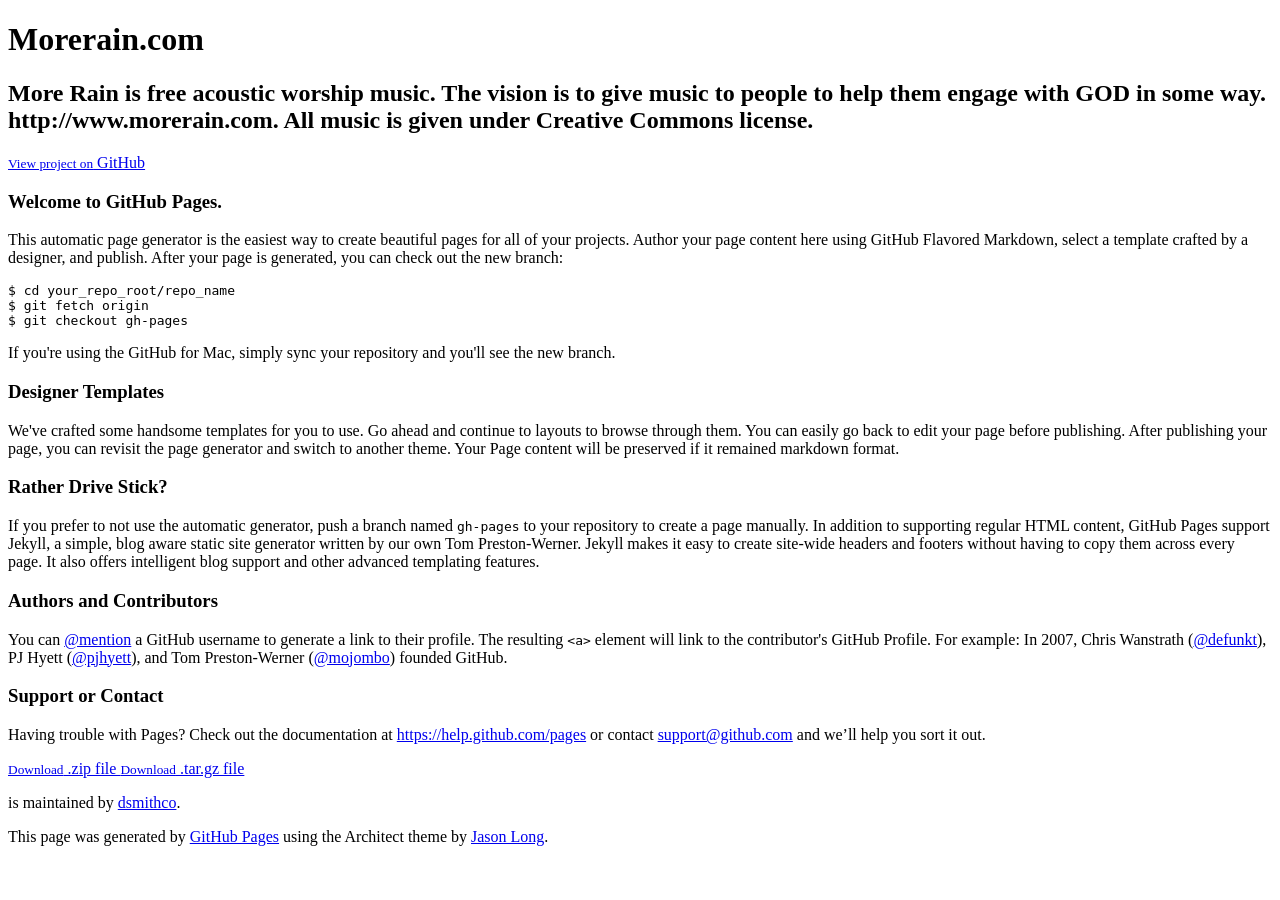
==== index.html @ a35de411 "Create gh-pages branch via GitHub" ====
<!DOCTYPE html>
<html>
  <head>
    <meta charset='utf-8'>
    <meta http-equiv="X-UA-Compatible" content="chrome=1">
    <meta name="viewport" content="width=device-width, initial-scale=1, maximum-scale=1">
    <link href='https://fonts.googleapis.com/css?family=Architects+Daughter' rel='stylesheet' type='text/css'>
    <link rel="stylesheet" type="text/css" href="stylesheets/stylesheet.css" media="screen">
    <link rel="stylesheet" type="text/css" href="stylesheets/pygment_trac.css" media="screen">
    <link rel="stylesheet" type="text/css" href="stylesheets/print.css" media="print">

    <!--[if lt IE 9]>
    <script src="//html5shiv.googlecode.com/svn/trunk/html5.js"></script>
    <![endif]-->

    <title>Morerain.com by dsmithco</title>
  </head>

  <body>
    <header>
      <div class="inner">
        <h1>Morerain.com</h1>
        <h2>More Rain is free acoustic worship music. The vision is to give music to people to help them engage with GOD in some way. http://www.morerain.com. All music is given under Creative Commons license.</h2>
        <a href="https://github.com/dsmithco/morerain.com" class="button"><small>View project on</small> GitHub</a>
      </div>
    </header>

    <div id="content-wrapper">
      <div class="inner clearfix">
        <section id="main-content">
          <h3>
<a id="welcome-to-github-pages" class="anchor" href="#welcome-to-github-pages" aria-hidden="true"><span class="octicon octicon-link"></span></a>Welcome to GitHub Pages.</h3>

<p>This automatic page generator is the easiest way to create beautiful pages for all of your projects. Author your page content here using GitHub Flavored Markdown, select a template crafted by a designer, and publish. After your page is generated, you can check out the new branch:</p>

<pre><code>$ cd your_repo_root/repo_name
$ git fetch origin
$ git checkout gh-pages
</code></pre>

<p>If you're using the GitHub for Mac, simply sync your repository and you'll see the new branch.</p>

<h3>
<a id="designer-templates" class="anchor" href="#designer-templates" aria-hidden="true"><span class="octicon octicon-link"></span></a>Designer Templates</h3>

<p>We've crafted some handsome templates for you to use. Go ahead and continue to layouts to browse through them. You can easily go back to edit your page before publishing. After publishing your page, you can revisit the page generator and switch to another theme. Your Page content will be preserved if it remained markdown format.</p>

<h3>
<a id="rather-drive-stick" class="anchor" href="#rather-drive-stick" aria-hidden="true"><span class="octicon octicon-link"></span></a>Rather Drive Stick?</h3>

<p>If you prefer to not use the automatic generator, push a branch named <code>gh-pages</code> to your repository to create a page manually. In addition to supporting regular HTML content, GitHub Pages support Jekyll, a simple, blog aware static site generator written by our own Tom Preston-Werner. Jekyll makes it easy to create site-wide headers and footers without having to copy them across every page. It also offers intelligent blog support and other advanced templating features.</p>

<h3>
<a id="authors-and-contributors" class="anchor" href="#authors-and-contributors" aria-hidden="true"><span class="octicon octicon-link"></span></a>Authors and Contributors</h3>

<p>You can <a href="https://github.com/blog/821" class="user-mention">@mention</a> a GitHub username to generate a link to their profile. The resulting <code>&lt;a&gt;</code> element will link to the contributor's GitHub Profile. For example: In 2007, Chris Wanstrath (<a href="https://github.com/defunkt" class="user-mention">@defunkt</a>), PJ Hyett (<a href="https://github.com/pjhyett" class="user-mention">@pjhyett</a>), and Tom Preston-Werner (<a href="https://github.com/mojombo" class="user-mention">@mojombo</a>) founded GitHub.</p>

<h3>
<a id="support-or-contact" class="anchor" href="#support-or-contact" aria-hidden="true"><span class="octicon octicon-link"></span></a>Support or Contact</h3>

<p>Having trouble with Pages? Check out the documentation at <a href="https://help.github.com/pages">https://help.github.com/pages</a> or contact <a href="mailto:support@github.com">support@github.com</a> and we’ll help you sort it out.</p>
        </section>

        <aside id="sidebar">
          <a href="https://github.com/dsmithco/morerain.com/zipball/master" class="button">
            <small>Download</small>
            .zip file
          </a>
          <a href="https://github.com/dsmithco/morerain.com/tarball/master" class="button">
            <small>Download</small>
            .tar.gz file
          </a>

          <p class="repo-owner"><a href="https://github.com/dsmithco/morerain.com"></a> is maintained by <a href="https://github.com/dsmithco">dsmithco</a>.</p>

          <p>This page was generated by <a href="https://pages.github.com">GitHub Pages</a> using the Architect theme by <a href="https://twitter.com/jasonlong">Jason Long</a>.</p>
        </aside>
      </div>
    </div>

  
  </body>
</html>
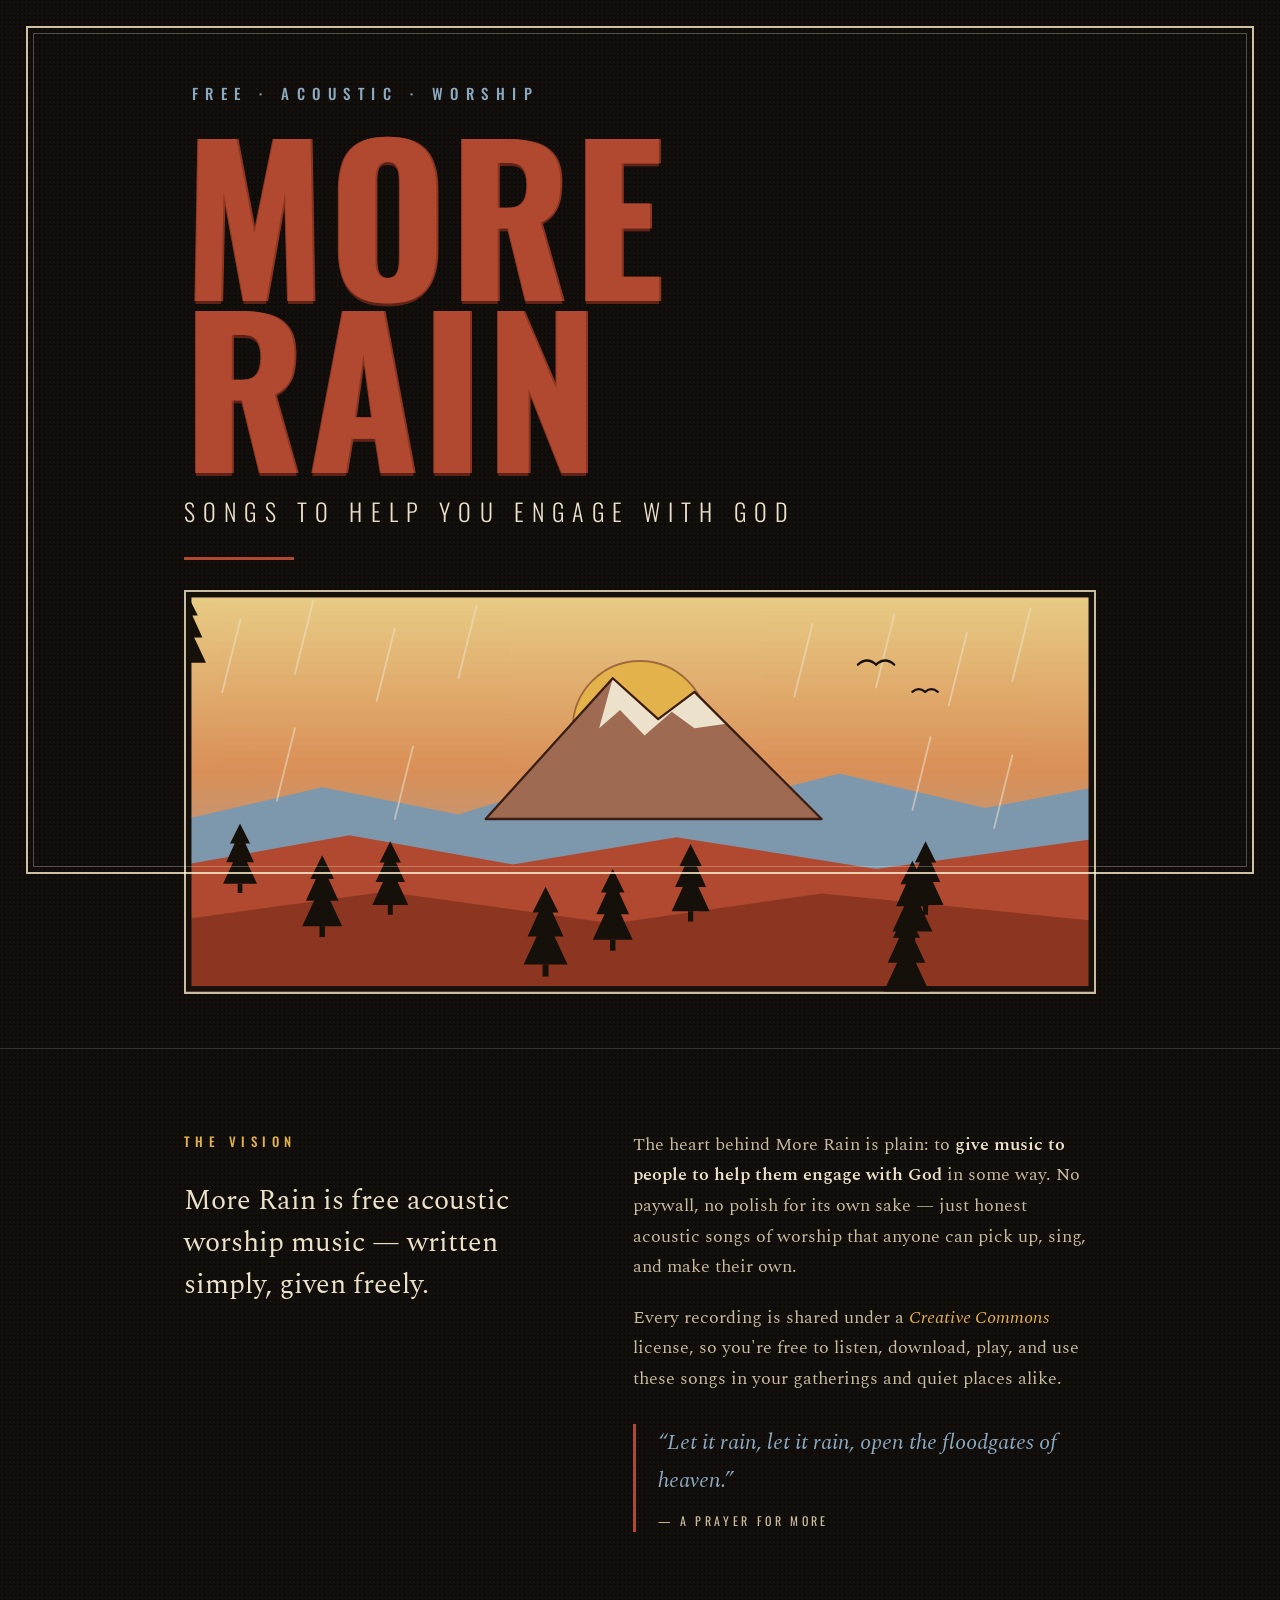
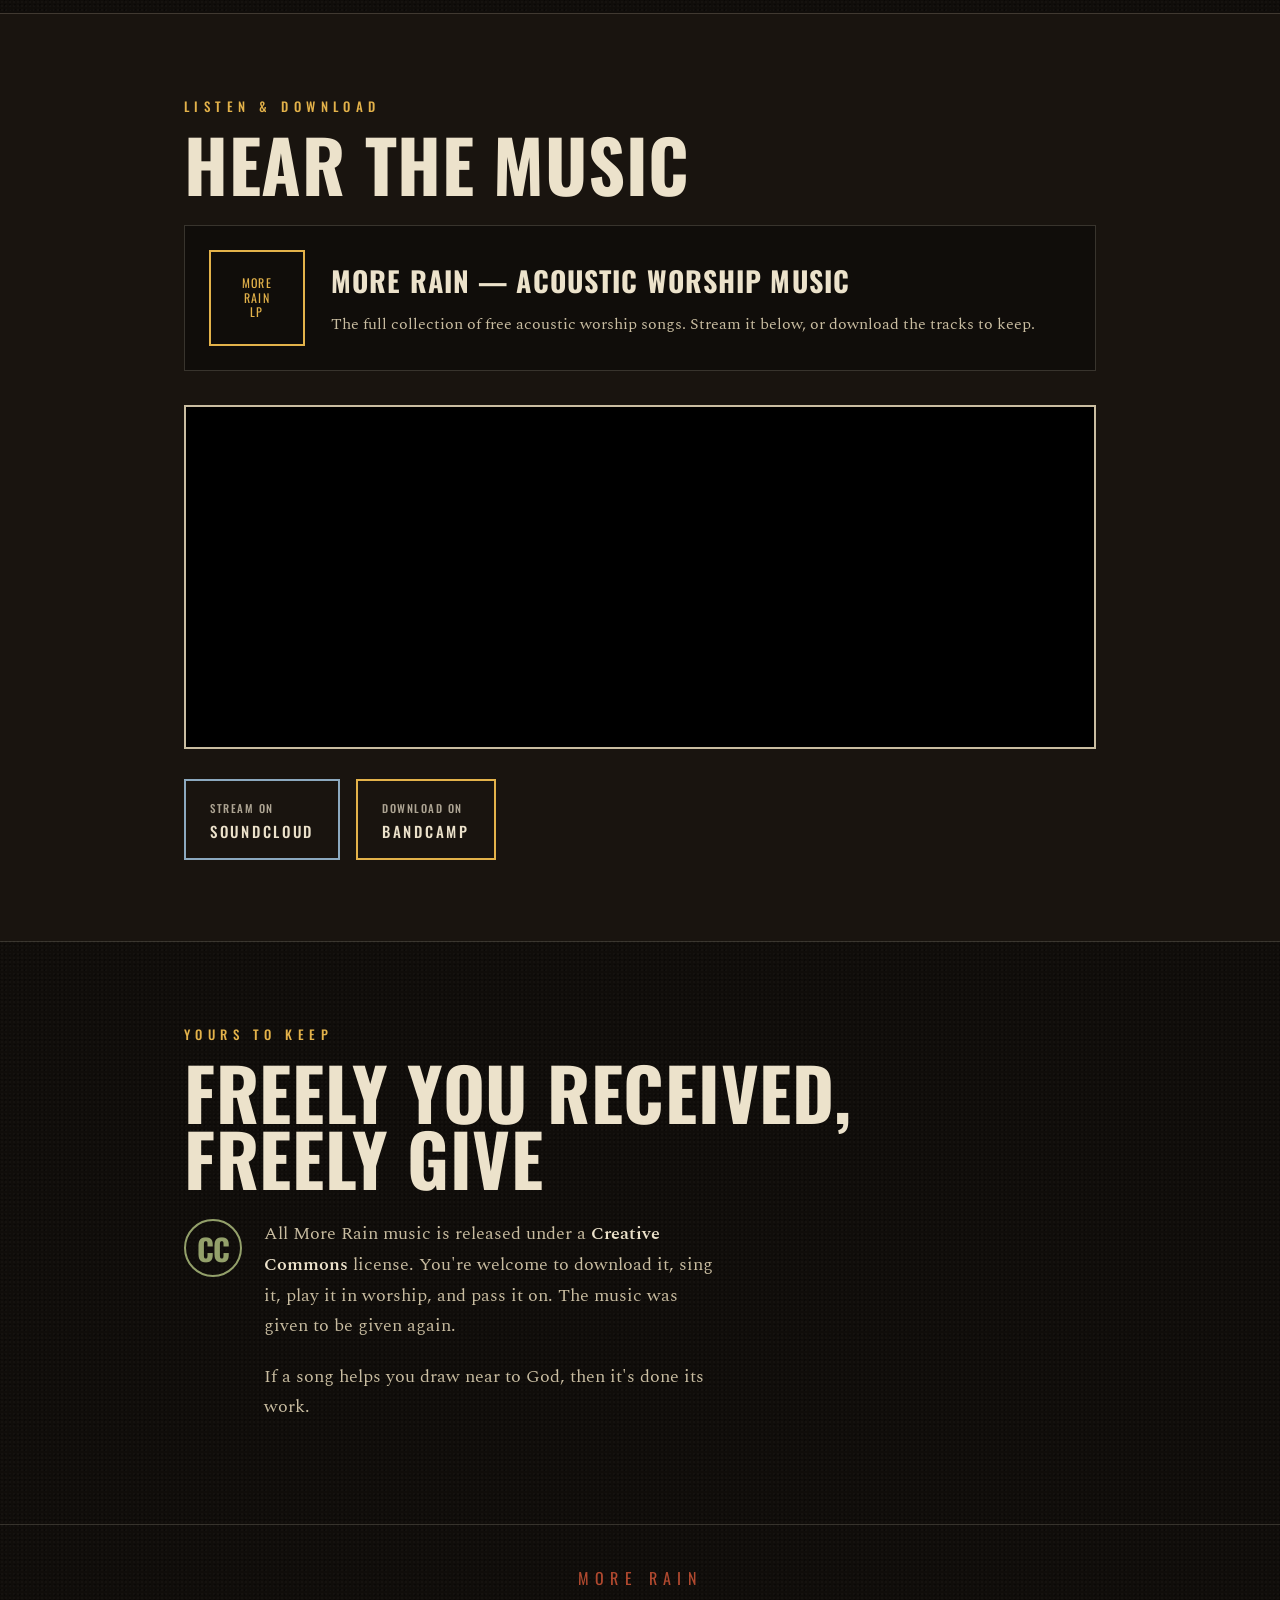
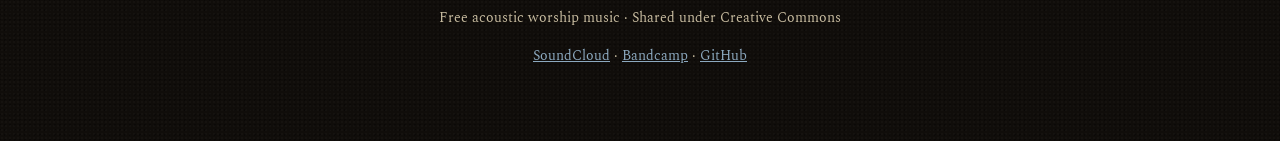
==== commit 455661ac: "Redesign site as poster-style landing for More Rain music Rebuild the homepage as a single-page site" ====
--- a/index.html
+++ b/index.html
@@ -1,83 +1,215 @@
 <!DOCTYPE html>
-<html>
+<html lang="en">
   <head>
-    <meta charset='utf-8'>
-    <meta http-equiv="X-UA-Compatible" content="chrome=1">
-    <meta name="viewport" content="width=device-width, initial-scale=1, maximum-scale=1">
-    <link href='https://fonts.googleapis.com/css?family=Architects+Daughter' rel='stylesheet' type='text/css'>
-    <link rel="stylesheet" type="text/css" href="stylesheets/stylesheet.css" media="screen">
-    <link rel="stylesheet" type="text/css" href="stylesheets/pygment_trac.css" media="screen">
-    <link rel="stylesheet" type="text/css" href="stylesheets/print.css" media="print">
-
-    <!--[if lt IE 9]>
-    <script src="//html5shiv.googlecode.com/svn/trunk/html5.js"></script>
-    <![endif]-->
-
-    <title>Morerain.com by dsmithco</title>
+    <meta charset="utf-8">
+    <meta http-equiv="X-UA-Compatible" content="IE=edge">
+    <meta name="viewport" content="width=device-width, initial-scale=1">
+
+    <title>More Rain — Free Acoustic Worship Music</title>
+    <meta name="description" content="More Rain is free acoustic worship music. The vision is to give music to people to help them engage with God. All music is shared under a Creative Commons license.">
+    <meta name="theme-color" content="#100d0a">
+
+    <!-- Open Graph -->
+    <meta property="og:type" content="website">
+    <meta property="og:title" content="More Rain — Free Acoustic Worship Music">
+    <meta property="og:description" content="Free acoustic worship music, given to help people engage with God. Shared under Creative Commons.">
+    <meta property="og:url" content="https://www.morerain.com">
+
+    <link rel="preconnect" href="https://fonts.googleapis.com">
+    <link rel="preconnect" href="https://fonts.gstatic.com" crossorigin>
+    <link href="https://fonts.googleapis.com/css2?family=Oswald:wght@300;400;500;700&family=Spectral:ital,wght@0,400;0,500;1,400;1,500&display=swap" rel="stylesheet">
+    <link rel="stylesheet" href="stylesheets/morerain.css">
+
+    <link rel="icon" href="data:image/svg+xml,&lt;svg xmlns='http://www.w3.org/2000/svg' viewBox='0 0 32 32'&gt;&lt;rect width='32' height='32' fill='%23100d0a'/&gt;&lt;text x='16' y='23' font-size='20' text-anchor='middle' fill='%23b0492f' font-family='Arial' font-weight='bold'&gt;R&lt;/text&gt;&lt;/svg&gt;">
   </head>
 
   <body>
-    <header>
-      <div class="inner">
-        <h1>Morerain.com</h1>
-        <h2>More Rain is free acoustic worship music. The vision is to give music to people to help them engage with GOD in some way. http://www.morerain.com. All music is given under Creative Commons license.</h2>
-        <a href="https://github.com/dsmithco/morerain.com" class="button"><small>View project on</small> GitHub</a>
+    <div class="frame" aria-hidden="true"></div>
+
+    <!-- ============================ HERO ===================== -->
+    <header class="hero">
+      <div class="wrap">
+        <p class="kicker">Free&nbsp;·&nbsp;Acoustic&nbsp;·&nbsp;Worship</p>
+        <h1 class="title">More<span class="line2">Rain</span></h1>
+        <p class="subtitle">Songs to help you engage with God</p>
+        <hr class="rule">
+
+        <!-- hand-pressed woodblock scene -->
+        <svg class="scene" viewBox="0 0 1000 440" role="img"
+             aria-label="A woodblock-style landscape of rain falling over a snow-capped mountain and pine forest at dusk.">
+          <defs>
+            <linearGradient id="sky" x1="0" y1="0" x2="0" y2="1">
+              <stop offset="0"   stop-color="#e8cd86"/>
+              <stop offset="0.45" stop-color="#d98f57"/>
+              <stop offset="1"   stop-color="#8ca9bf"/>
+            </linearGradient>
+            <clipPath id="box"><rect x="0" y="0" width="1000" height="440"/></clipPath>
+          </defs>
+
+          <g clip-path="url(#box)">
+            <rect width="1000" height="440" fill="url(#sky)"/>
+
+            <!-- sun -->
+            <circle cx="500" cy="150" r="74" fill="#e3b24a"/>
+            <circle cx="500" cy="150" r="74" fill="none" stroke="#5e2316" stroke-width="2" opacity="0.5"/>
+
+            <!-- far ridge -->
+            <path d="M0 250 L150 215 L300 245 L430 205 L560 240 L720 200 L880 238 L1000 215 L1000 440 L0 440 Z"
+                  fill="#7d97ad"/>
+
+            <!-- snow-capped peak (Shasta) -->
+            <path d="M330 250 L470 95 L520 140 L560 110 L700 250 Z" fill="#9e6b52"/>
+            <path d="M470 95 L520 140 L560 110 L595 145 L560 150 L535 132 L505 158 L478 130 L455 150 Z"
+                  fill="#ece2cb"/>
+            <path d="M330 250 L470 95 L520 140 L560 110 L700 250 Z"
+                  fill="none" stroke="#3a1c12" stroke-width="2.5" stroke-linejoin="round"/>
+
+            <!-- mid hill, rust -->
+            <path d="M0 300 L180 268 L360 300 L540 270 L760 305 L1000 272 L1000 440 L0 440 Z"
+                  fill="#b0492f"/>
+            <!-- foreground hill, deep rust -->
+            <path d="M0 360 L220 330 L470 365 L700 332 L1000 362 L1000 440 L0 440 Z"
+                  fill="#8c3622"/>
+
+            <!-- pine forest silhouettes -->
+            <g fill="#16100b">
+              <g id="pine">
+                <path d="M0 0 L13 26 L7 26 L18 50 L9 50 L22 78 L-22 78 L-9 50 L-18 50 L-7 26 L-13 26 Z"/>
+                <rect x="-3" y="78" width="6" height="12"/>
+              </g>
+              <use href="#pine" x="70"  y="300" transform="scale(0.85)"/>
+              <use href="#pine" x="150" y="290"/>
+              <use href="#pine" x="250" y="305" transform="scale(0.9)"/>
+              <use href="#pine" x="360" y="295" transform="scale(1.1)"/>
+              <use href="#pine" x="470" y="305"/>
+              <use href="#pine" x="585" y="292" transform="scale(0.95)"/>
+              <use href="#pine" x="690" y="305" transform="scale(1.15)"/>
+              <use href="#pine" x="800" y="296"/>
+              <use href="#pine" x="905" y="305" transform="scale(0.9)"/>
+              <use href="#pine" x="980" y="300" transform="scale(1.05)"/>
+            </g>
+
+            <!-- rain -->
+            <g stroke="#ece2cb" stroke-width="2" opacity="0.55" stroke-linecap="round">
+              <path d="M60 30 L40 110"/>   <path d="M140 10 L120 90"/>
+              <path d="M230 40 L210 120"/> <path d="M320 15 L300 95"/>
+              <path d="M780 25 L760 105"/> <path d="M860 45 L840 125"/>
+              <path d="M930 18 L910 98"/>  <path d="M690 35 L670 115"/>
+              <path d="M120 150 L100 230"/><path d="M250 170 L230 250"/>
+              <path d="M820 160 L800 240"/><path d="M910 180 L890 260"/>
+            </g>
+
+            <!-- birds -->
+            <g stroke="#16100b" stroke-width="2.5" fill="none" stroke-linecap="round">
+              <path d="M740 80 q10 -9 20 0 q10 -9 20 0"/>
+              <path d="M800 110 q7 -6 14 0 q7 -6 14 0"/>
+            </g>
+
+            <!-- inked border -->
+            <rect x="3" y="3" width="994" height="434" fill="none" stroke="#16100b" stroke-width="6"/>
+          </g>
+        </svg>
       </div>
     </header>
 
-    <div id="content-wrapper">
-      <div class="inner clearfix">
-        <section id="main-content">
-          <h3>
-<a id="welcome-to-github-pages" class="anchor" href="#welcome-to-github-pages" aria-hidden="true"><span class="octicon octicon-link"></span></a>Welcome to GitHub Pages.</h3>
-
-<p>This automatic page generator is the easiest way to create beautiful pages for all of your projects. Author your page content here using GitHub Flavored Markdown, select a template crafted by a designer, and publish. After your page is generated, you can check out the new branch:</p>
-
-<pre><code>$ cd your_repo_root/repo_name
-$ git fetch origin
-$ git checkout gh-pages
-</code></pre>
-
-<p>If you're using the GitHub for Mac, simply sync your repository and you'll see the new branch.</p>
-
-<h3>
-<a id="designer-templates" class="anchor" href="#designer-templates" aria-hidden="true"><span class="octicon octicon-link"></span></a>Designer Templates</h3>
-
-<p>We've crafted some handsome templates for you to use. Go ahead and continue to layouts to browse through them. You can easily go back to edit your page before publishing. After publishing your page, you can revisit the page generator and switch to another theme. Your Page content will be preserved if it remained markdown format.</p>
-
-<h3>
-<a id="rather-drive-stick" class="anchor" href="#rather-drive-stick" aria-hidden="true"><span class="octicon octicon-link"></span></a>Rather Drive Stick?</h3>
-
-<p>If you prefer to not use the automatic generator, push a branch named <code>gh-pages</code> to your repository to create a page manually. In addition to supporting regular HTML content, GitHub Pages support Jekyll, a simple, blog aware static site generator written by our own Tom Preston-Werner. Jekyll makes it easy to create site-wide headers and footers without having to copy them across every page. It also offers intelligent blog support and other advanced templating features.</p>
-
-<h3>
-<a id="authors-and-contributors" class="anchor" href="#authors-and-contributors" aria-hidden="true"><span class="octicon octicon-link"></span></a>Authors and Contributors</h3>
-
-<p>You can <a href="https://github.com/blog/821" class="user-mention">@mention</a> a GitHub username to generate a link to their profile. The resulting <code>&lt;a&gt;</code> element will link to the contributor's GitHub Profile. For example: In 2007, Chris Wanstrath (<a href="https://github.com/defunkt" class="user-mention">@defunkt</a>), PJ Hyett (<a href="https://github.com/pjhyett" class="user-mention">@pjhyett</a>), and Tom Preston-Werner (<a href="https://github.com/mojombo" class="user-mention">@mojombo</a>) founded GitHub.</p>
-
-<h3>
-<a id="support-or-contact" class="anchor" href="#support-or-contact" aria-hidden="true"><span class="octicon octicon-link"></span></a>Support or Contact</h3>
-
-<p>Having trouble with Pages? Check out the documentation at <a href="https://help.github.com/pages">https://help.github.com/pages</a> or contact <a href="mailto:support@github.com">support@github.com</a> and we’ll help you sort it out.</p>
-        </section>
-
-        <aside id="sidebar">
-          <a href="https://github.com/dsmithco/morerain.com/zipball/master" class="button">
-            <small>Download</small>
-            .zip file
+    <!-- ============================ VISION =================== -->
+    <section class="band" id="vision">
+      <div class="wrap cols">
+        <div class="reveal">
+          <p class="eyebrow">The Vision</p>
+          <p class="lead">More Rain is free acoustic worship music — written simply, given freely.</p>
+        </div>
+        <div class="prose reveal">
+          <p>The heart behind More Rain is plain: to <strong>give music to people to help them engage with God</strong> in some way. No paywall, no polish for its own sake — just honest acoustic songs of worship that anyone can pick up, sing, and make their own.</p>
+          <p>Every recording is shared under a <em>Creative Commons</em> license, so you're free to listen, download, play, and use these songs in your gatherings and quiet places alike.</p>
+          <blockquote class="verse">
+            “Let it rain, let it rain, open the floodgates of heaven.”
+            <cite>— A prayer for more</cite>
+          </blockquote>
+        </div>
+      </div>
+    </section>
+
+    <!-- ============================ LISTEN =================== -->
+    <section class="band band--alt" id="listen">
+      <div class="wrap">
+        <div class="reveal">
+          <p class="eyebrow">Listen &amp; Download</p>
+          <h2 class="section-title">Hear the Music</h2>
+        </div>
+
+        <div class="release reveal">
+          <div class="badge">More<br>Rain<br>LP</div>
+          <div>
+            <h3>More Rain — Acoustic Worship Music</h3>
+            <p>The full collection of free acoustic worship songs. Stream it below, or download the tracks to keep.</p>
+          </div>
+        </div>
+
+        <!-- live SoundCloud player (loads real tracks in your browser) -->
+        <div class="player reveal">
+          <iframe height="340" scrolling="no" allow="autoplay" loading="lazy"
+            title="More Rain on SoundCloud"
+            src="https://w.soundcloud.com/player/?url=https%3A//soundcloud.com/morerain&color=%23b0492f&auto_play=false&hide_related=true&show_comments=false&show_user=true&show_reposts=false&show_teaser=false&visual=false">
+          </iframe>
+        </div>
+
+        <div class="btn-row reveal">
+          <a class="btn btn--blue" href="https://soundcloud.com/morerain" target="_blank" rel="noopener">
+            <span><small>Stream on</small><br>SoundCloud</span>
           </a>
-          <a href="https://github.com/dsmithco/morerain.com/tarball/master" class="button">
-            <small>Download</small>
-            .tar.gz file
+          <a class="btn btn--gold" href="https://morerain.bandcamp.com/album/more-rain-acoustic-worship-music" target="_blank" rel="noopener">
+            <span><small>Download on</small><br>Bandcamp</span>
           </a>
-
-          <p class="repo-owner"><a href="https://github.com/dsmithco/morerain.com"></a> is maintained by <a href="https://github.com/dsmithco">dsmithco</a>.</p>
-
-          <p>This page was generated by <a href="https://pages.github.com">GitHub Pages</a> using the Architect theme by <a href="https://twitter.com/jasonlong">Jason Long</a>.</p>
-        </aside>
-      </div>
-    </div>
-
-  
+        </div>
+      </div>
+    </section>
+
+    <!-- ============================ FREE / CC =============== -->
+    <section class="band" id="free">
+      <div class="wrap">
+        <div class="reveal">
+          <p class="eyebrow">Yours to Keep</p>
+          <h2 class="section-title">Freely You Received,<br>Freely Give</h2>
+        </div>
+        <div class="cc reveal">
+          <div class="mark" aria-hidden="true">CC</div>
+          <div class="prose">
+            <p>All More Rain music is released under a <strong>Creative Commons</strong> license. You're welcome to download it, sing it, play it in worship, and pass it on. The music was given to be given again.</p>
+            <p>If a song helps you draw near to God, then it's done its work.</p>
+          </div>
+        </div>
+      </div>
+    </section>
+
+    <!-- ============================ FOOTER ================== -->
+    <footer>
+      <div class="wrap">
+        <p class="mark-title">More Rain</p>
+        <p>Free acoustic worship music · Shared under Creative Commons</p>
+        <p>
+          <a href="https://soundcloud.com/morerain" target="_blank" rel="noopener">SoundCloud</a> ·
+          <a href="https://morerain.bandcamp.com/album/more-rain-acoustic-worship-music" target="_blank" rel="noopener">Bandcamp</a> ·
+          <a href="https://github.com/dsmithco/morerain.com" target="_blank" rel="noopener">GitHub</a>
+        </p>
+      </div>
+    </footer>
+
+    <script>
+      // gentle reveal-on-scroll
+      (function () {
+        var els = document.querySelectorAll('.reveal');
+        if (!('IntersectionObserver' in window)) {
+          els.forEach(function (el) { el.classList.add('in'); });
+          return;
+        }
+        var io = new IntersectionObserver(function (entries) {
+          entries.forEach(function (e) {
+            if (e.isIntersecting) { e.target.classList.add('in'); io.unobserve(e.target); }
+          });
+        }, { threshold: 0.12 });
+        els.forEach(function (el) { io.observe(el); });
+      })();
+    </script>
   </body>
 </html>
--- a/stylesheets/morerain.css
+++ b/stylesheets/morerain.css
@@ -0,0 +1,330 @@
+/* ===========================================================
+   More Rain — free acoustic worship music
+   Art direction inspired by hand-pressed woodblock / vintage
+   national-park posters: black ground, cream frame, rust slab
+   titles, mustard + dusty-blue accents.
+   =========================================================== */
+
+:root {
+  --ink:        #100d0a;   /* near-black ground            */
+  --ink-2:      #19140f;   /* panel ground                 */
+  --rust:       #b0492f;   /* terracotta / rust red        */
+  --rust-deep:  #8c3622;   /* darker rust                  */
+  --cream:      #ece2cb;   /* parchment text               */
+  --cream-dim:  #c9bda1;   /* muted parchment              */
+  --gold:       #e3b24a;   /* mustard gold                 */
+  --blue:       #8ca9bf;   /* dusty sky blue               */
+  --sage:       #93a06a;   /* muted sage green             */
+  --line:       rgba(236,226,203,0.18);
+
+  --display: "Oswald", "Arial Narrow", sans-serif;
+  --body:    "Spectral", Georgia, "Times New Roman", serif;
+
+  --frame: clamp(10px, 2.2vw, 26px);
+}
+
+* { box-sizing: border-box; }
+
+html { scroll-behavior: smooth; }
+
+body {
+  margin: 0;
+  background: var(--ink);
+  color: var(--cream);
+  font-family: var(--body);
+  font-size: 18px;
+  line-height: 1.7;
+  -webkit-font-smoothing: antialiased;
+  /* subtle pressed-paper grain */
+  background-image:
+    radial-gradient(rgba(255,255,255,0.020) 1px, transparent 1px),
+    radial-gradient(rgba(0,0,0,0.35) 1px, transparent 1px);
+  background-size: 4px 4px, 5px 5px;
+  background-position: 0 0, 2px 2px;
+}
+
+/* ---- cream frame around the whole poster ------------------ */
+.frame {
+  position: fixed;
+  inset: var(--frame);
+  border: 2px solid var(--cream-dim);
+  pointer-events: none;
+  z-index: 50;
+  mix-blend-mode: screen;
+}
+.frame::after {
+  content: "";
+  position: absolute;
+  inset: 5px;
+  border: 1px solid rgba(236,226,203,0.30);
+}
+
+.wrap {
+  max-width: 1040px;
+  margin: 0 auto;
+  padding: 0 clamp(22px, 6vw, 64px);
+}
+
+/* ============================ HERO ======================== */
+.hero {
+  position: relative;
+  padding: clamp(48px, 9vh, 110px) 0 clamp(30px, 6vh, 64px);
+  overflow: hidden;
+}
+
+.kicker {
+  font-family: var(--display);
+  text-transform: uppercase;
+  letter-spacing: 0.5em;
+  font-size: clamp(11px, 1.5vw, 15px);
+  font-weight: 500;
+  color: var(--blue);
+  margin: 0 0 18px;
+  padding-left: 0.5em;
+}
+
+.title {
+  font-family: var(--display);
+  font-weight: 700;
+  text-transform: uppercase;
+  letter-spacing: 0.02em;
+  line-height: 0.86;
+  margin: 0;
+  font-size: clamp(64px, 18vw, 200px);
+  color: var(--rust);
+  /* carved outline + drop, like the poster lettering */
+  text-shadow:
+     2px 0 0 var(--rust-deep),
+    -1px 0 0 var(--rust-deep),
+     0 3px 0 #5e2316,
+     0 0 1px rgba(0,0,0,0.4);
+}
+.title .line2 { color: var(--rust); display: block; }
+
+.subtitle {
+  font-family: var(--display);
+  text-transform: uppercase;
+  font-weight: 300;
+  letter-spacing: 0.34em;
+  font-size: clamp(13px, 2.4vw, 24px);
+  color: var(--cream);
+  margin: 22px 0 0;
+}
+
+.rule {
+  border: 0;
+  height: 3px;
+  background: var(--rust);
+  width: 110px;
+  margin: 26px 0;
+}
+
+/* hand-drawn linocut scene under the title */
+.scene {
+  display: block;
+  width: 100%;
+  height: auto;
+  margin: 30px 0 0;
+  border: 2px solid var(--cream-dim);
+  background: #1c1712;
+}
+
+/* ============================ SECTIONS ==================== */
+section { position: relative; }
+
+.band {
+  padding: clamp(46px, 9vh, 96px) 0;
+  border-top: 1px solid var(--line);
+}
+.band--alt { background: var(--ink-2); }
+
+.eyebrow {
+  font-family: var(--display);
+  text-transform: uppercase;
+  letter-spacing: 0.42em;
+  font-size: 13px;
+  font-weight: 500;
+  color: var(--gold);
+  margin: 0 0 14px;
+}
+
+h2.section-title {
+  font-family: var(--display);
+  font-weight: 700;
+  text-transform: uppercase;
+  letter-spacing: 0.01em;
+  line-height: 0.92;
+  font-size: clamp(34px, 6vw, 72px);
+  color: var(--cream);
+  margin: 0 0 28px;
+}
+
+.lead {
+  font-size: clamp(20px, 2.6vw, 28px);
+  line-height: 1.5;
+  color: var(--cream);
+  max-width: 26ch;
+}
+
+.prose {
+  max-width: 60ch;
+  color: var(--cream-dim);
+}
+.prose p { margin: 0 0 1.1em; }
+.prose strong { color: var(--cream); font-weight: 600; }
+.prose em { color: var(--gold); font-style: italic; }
+
+.verse {
+  font-style: italic;
+  color: var(--blue);
+  border-left: 3px solid var(--rust);
+  padding-left: 22px;
+  margin: 30px 0 0;
+  font-size: clamp(18px, 2.2vw, 22px);
+  max-width: 44ch;
+}
+.verse cite {
+  display: block;
+  font-style: normal;
+  font-family: var(--display);
+  text-transform: uppercase;
+  letter-spacing: 0.28em;
+  font-size: 12px;
+  color: var(--cream-dim);
+  margin-top: 12px;
+}
+
+/* two-column grid for vision */
+.cols {
+  display: grid;
+  grid-template-columns: minmax(0, 0.9fr) minmax(0, 1.1fr);
+  gap: clamp(28px, 6vw, 70px);
+  align-items: start;
+}
+@media (max-width: 760px) {
+  .cols { grid-template-columns: 1fr; gap: 28px; }
+  .lead { max-width: none; }
+}
+
+/* ============================ LISTEN ===================== */
+.player {
+  border: 2px solid var(--cream-dim);
+  margin: 6px 0 30px;
+  background: #000;
+  line-height: 0;
+}
+.player iframe { display: block; width: 100%; border: 0; }
+
+.btn-row {
+  display: flex;
+  flex-wrap: wrap;
+  gap: 16px;
+  margin-top: 8px;
+}
+
+.btn {
+  font-family: var(--display);
+  text-transform: uppercase;
+  letter-spacing: 0.18em;
+  font-weight: 500;
+  font-size: 15px;
+  text-decoration: none;
+  color: var(--cream);
+  border: 2px solid var(--rust);
+  padding: 13px 24px;
+  background: transparent;
+  transition: background .18s ease, color .18s ease, transform .18s ease;
+  display: inline-flex;
+  align-items: center;
+  gap: 10px;
+}
+.btn:hover { background: var(--rust); color: var(--ink); transform: translateY(-2px); }
+.btn--gold { border-color: var(--gold); }
+.btn--gold:hover { background: var(--gold); }
+.btn--blue { border-color: var(--blue); }
+.btn--blue:hover { background: var(--blue); }
+.btn small { font-size: 11px; opacity: 0.7; letter-spacing: 0.14em; }
+
+/* release card */
+.release {
+  display: flex;
+  gap: 26px;
+  align-items: center;
+  border: 1px solid var(--line);
+  padding: 24px;
+  margin-bottom: 34px;
+  background: var(--ink);
+}
+.release .badge {
+  flex: 0 0 auto;
+  width: 96px; height: 96px;
+  border: 2px solid var(--gold);
+  display: grid; place-items: center;
+  color: var(--gold);
+  font-family: var(--display);
+  text-transform: uppercase;
+  letter-spacing: 0.1em;
+  font-size: 12px;
+  text-align: center;
+  line-height: 1.2;
+}
+.release h3 {
+  font-family: var(--display);
+  text-transform: uppercase;
+  letter-spacing: 0.04em;
+  font-size: clamp(20px, 3vw, 28px);
+  margin: 0 0 6px;
+  color: var(--cream);
+}
+.release p { margin: 0; color: var(--cream-dim); font-size: 16px; }
+@media (max-width: 560px) {
+  .release { flex-direction: column; align-items: flex-start; text-align: left; }
+}
+
+/* ============================ CC / FOOTER ================ */
+.cc {
+  display: flex;
+  gap: 22px;
+  align-items: flex-start;
+  max-width: 60ch;
+}
+.cc .mark {
+  font-family: var(--display);
+  font-weight: 700;
+  font-size: 30px;
+  color: var(--sage);
+  border: 2px solid var(--sage);
+  border-radius: 50%;
+  width: 58px; height: 58px;
+  flex: 0 0 auto;
+  display: grid; place-items: center;
+  letter-spacing: -0.04em;
+}
+
+footer {
+  border-top: 1px solid var(--line);
+  padding: 40px 0 60px;
+  text-align: center;
+  color: var(--cream-dim);
+  font-size: 14px;
+}
+footer .mark-title {
+  font-family: var(--display);
+  text-transform: uppercase;
+  letter-spacing: 0.4em;
+  color: var(--rust);
+  font-size: 16px;
+  margin: 0 0 10px;
+}
+footer a { color: var(--blue); }
+
+a { color: var(--gold); }
+a:hover { color: var(--cream); }
+
+/* reveal-on-scroll */
+.reveal { opacity: 0; transform: translateY(22px); transition: opacity .7s ease, transform .7s ease; }
+.reveal.in { opacity: 1; transform: none; }
+@media (prefers-reduced-motion: reduce) {
+  .reveal { opacity: 1; transform: none; transition: none; }
+  html { scroll-behavior: auto; }
+}
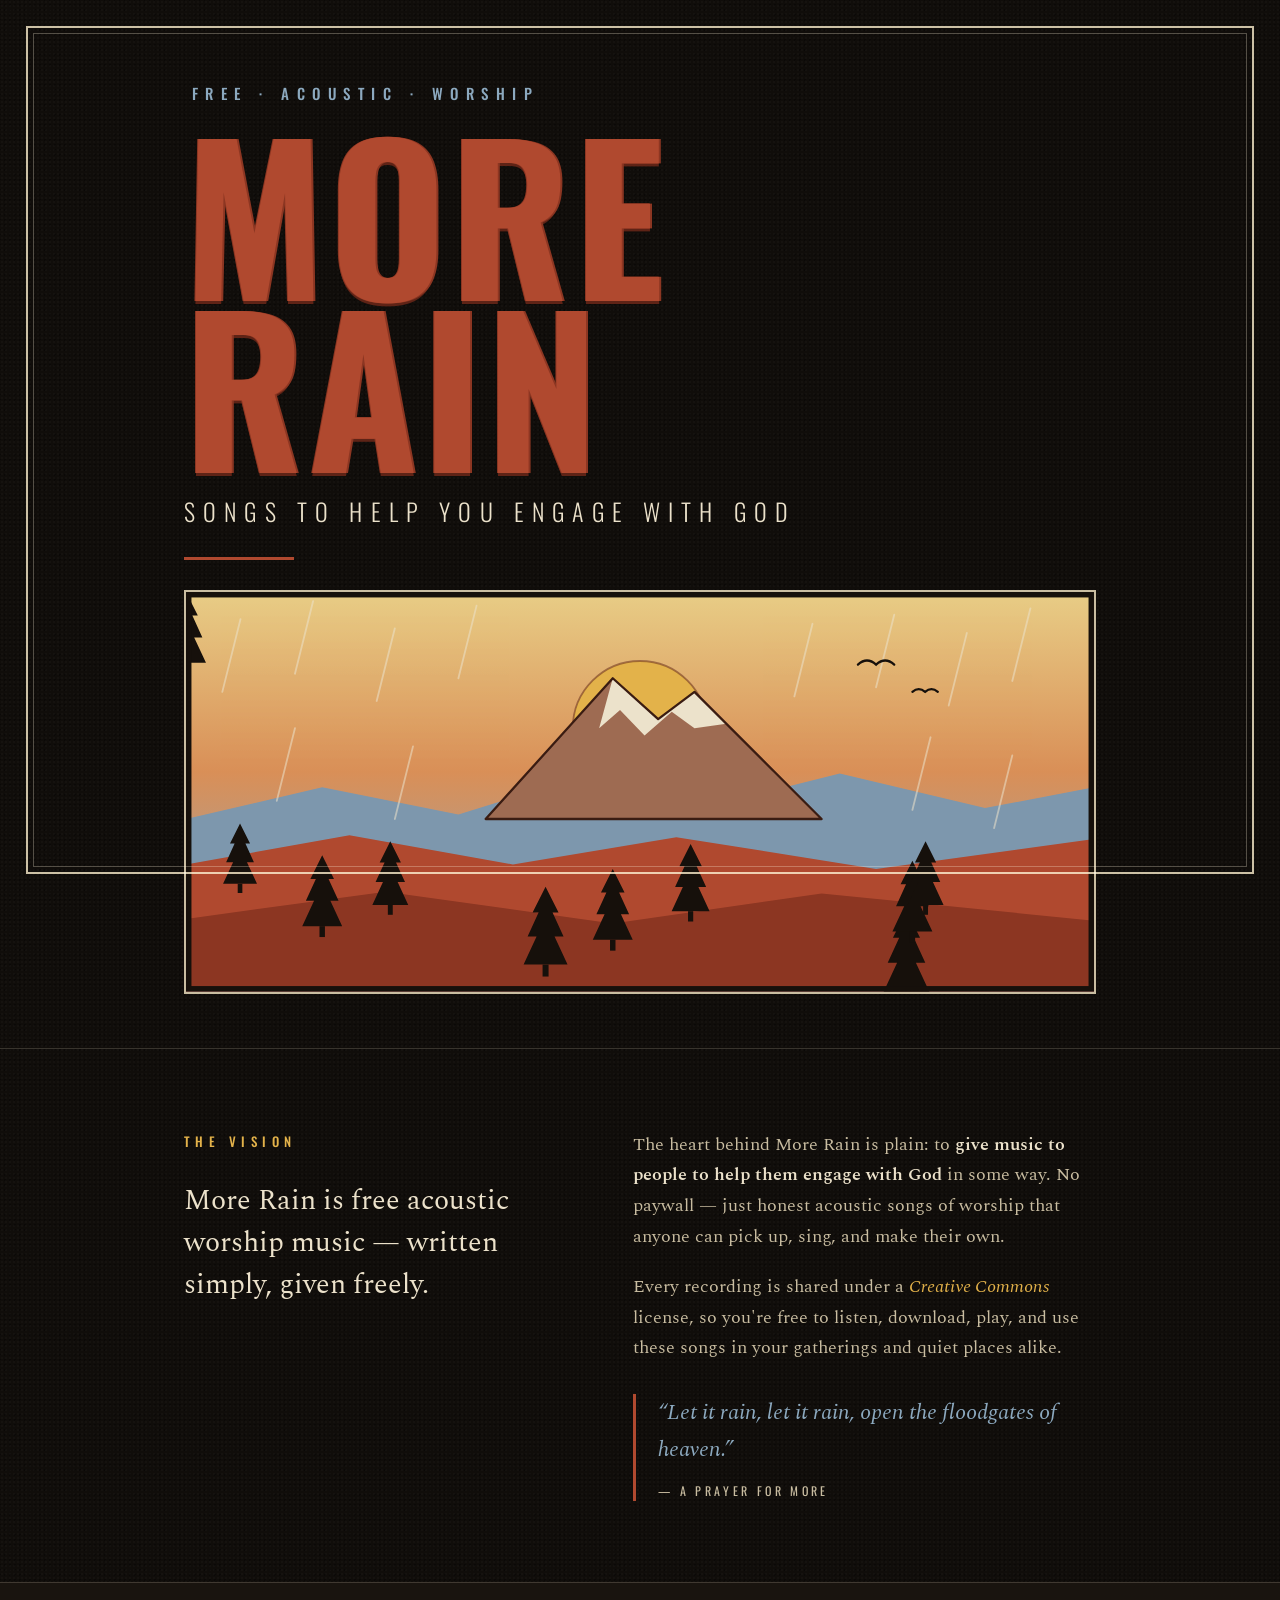
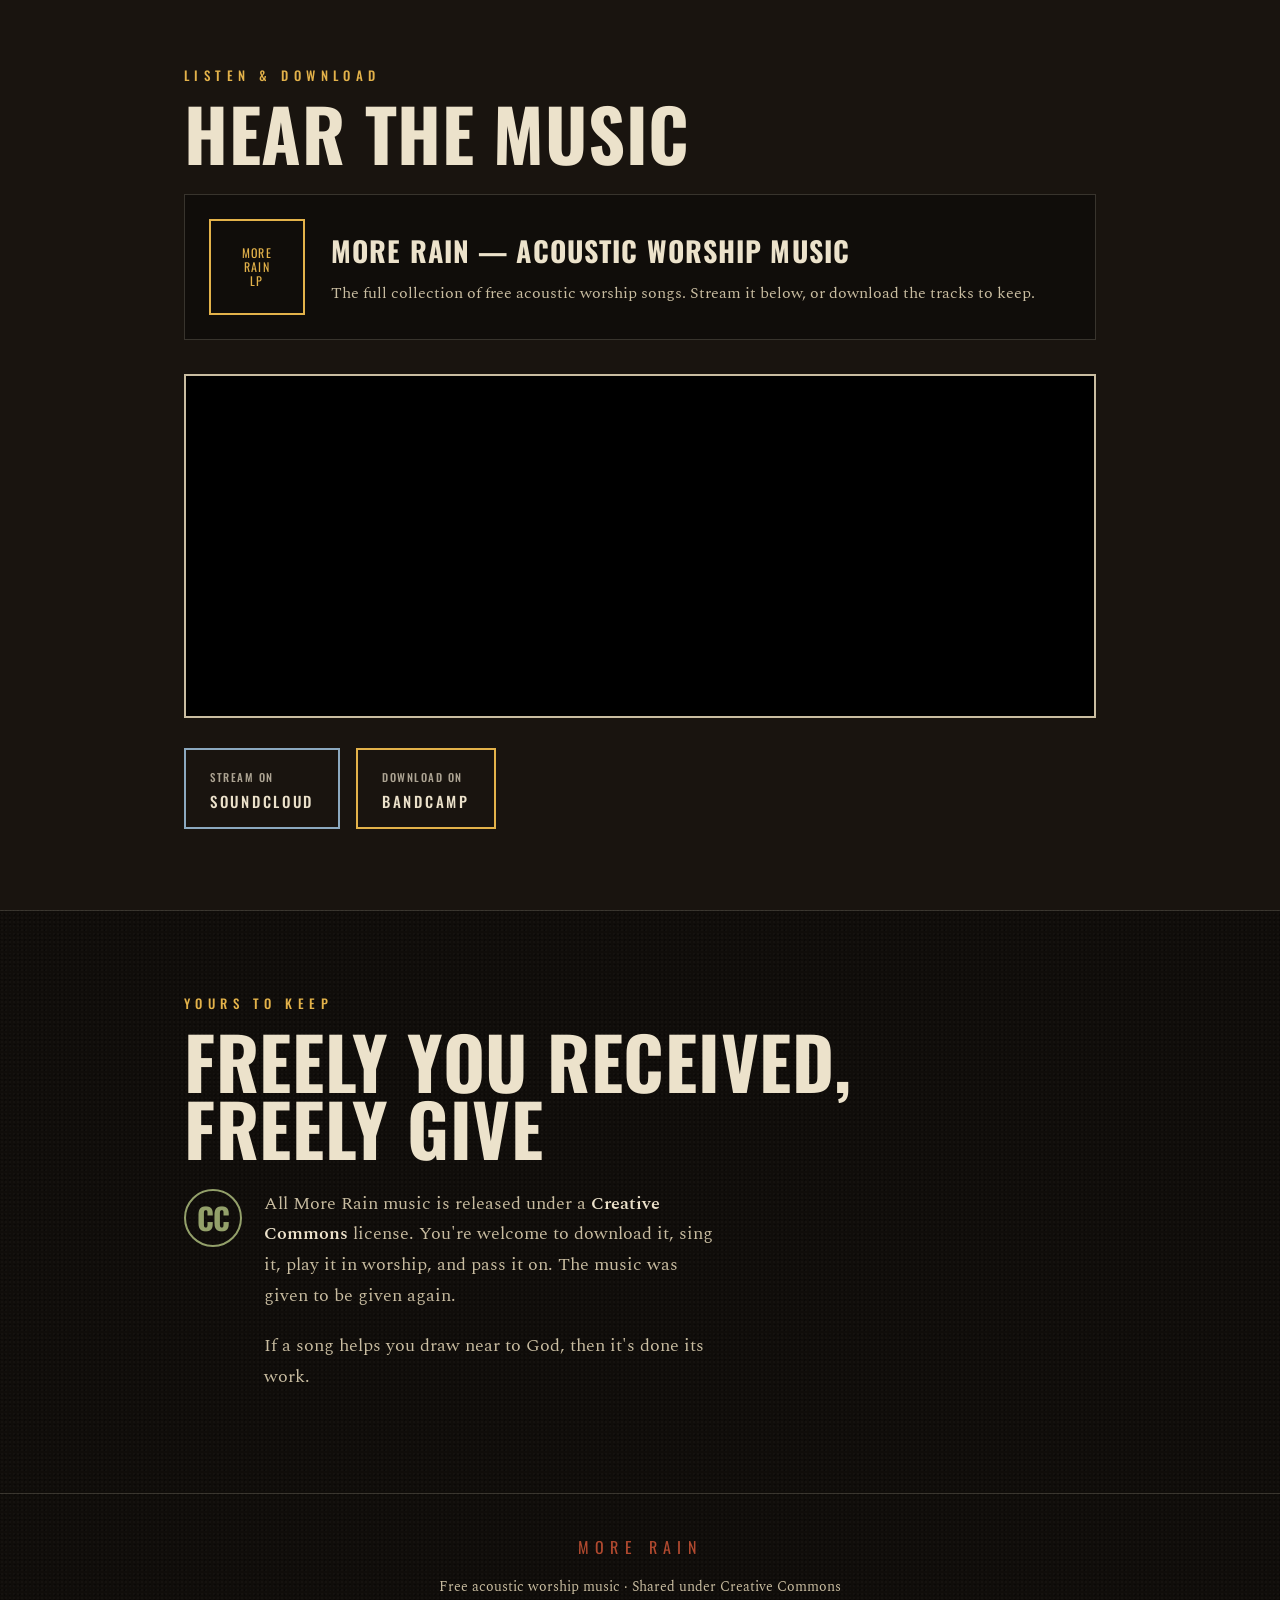
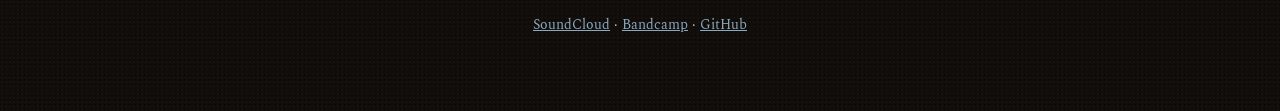
==== commit 79cf8bff: "Remove "no polish for its own sake" from vision copy Co-Authored-By: Claude Opus 4.8 <noreply@anthro" ====
--- a/index.html
+++ b/index.html
@@ -120,7 +120,7 @@
           <p class="lead">More Rain is free acoustic worship music — written simply, given freely.</p>
         </div>
         <div class="prose reveal">
-          <p>The heart behind More Rain is plain: to <strong>give music to people to help them engage with God</strong> in some way. No paywall, no polish for its own sake — just honest acoustic songs of worship that anyone can pick up, sing, and make their own.</p>
+          <p>The heart behind More Rain is plain: to <strong>give music to people to help them engage with God</strong> in some way. No paywall — just honest acoustic songs of worship that anyone can pick up, sing, and make their own.</p>
           <p>Every recording is shared under a <em>Creative Commons</em> license, so you're free to listen, download, play, and use these songs in your gatherings and quiet places alike.</p>
           <blockquote class="verse">
             “Let it rain, let it rain, open the floodgates of heaven.”
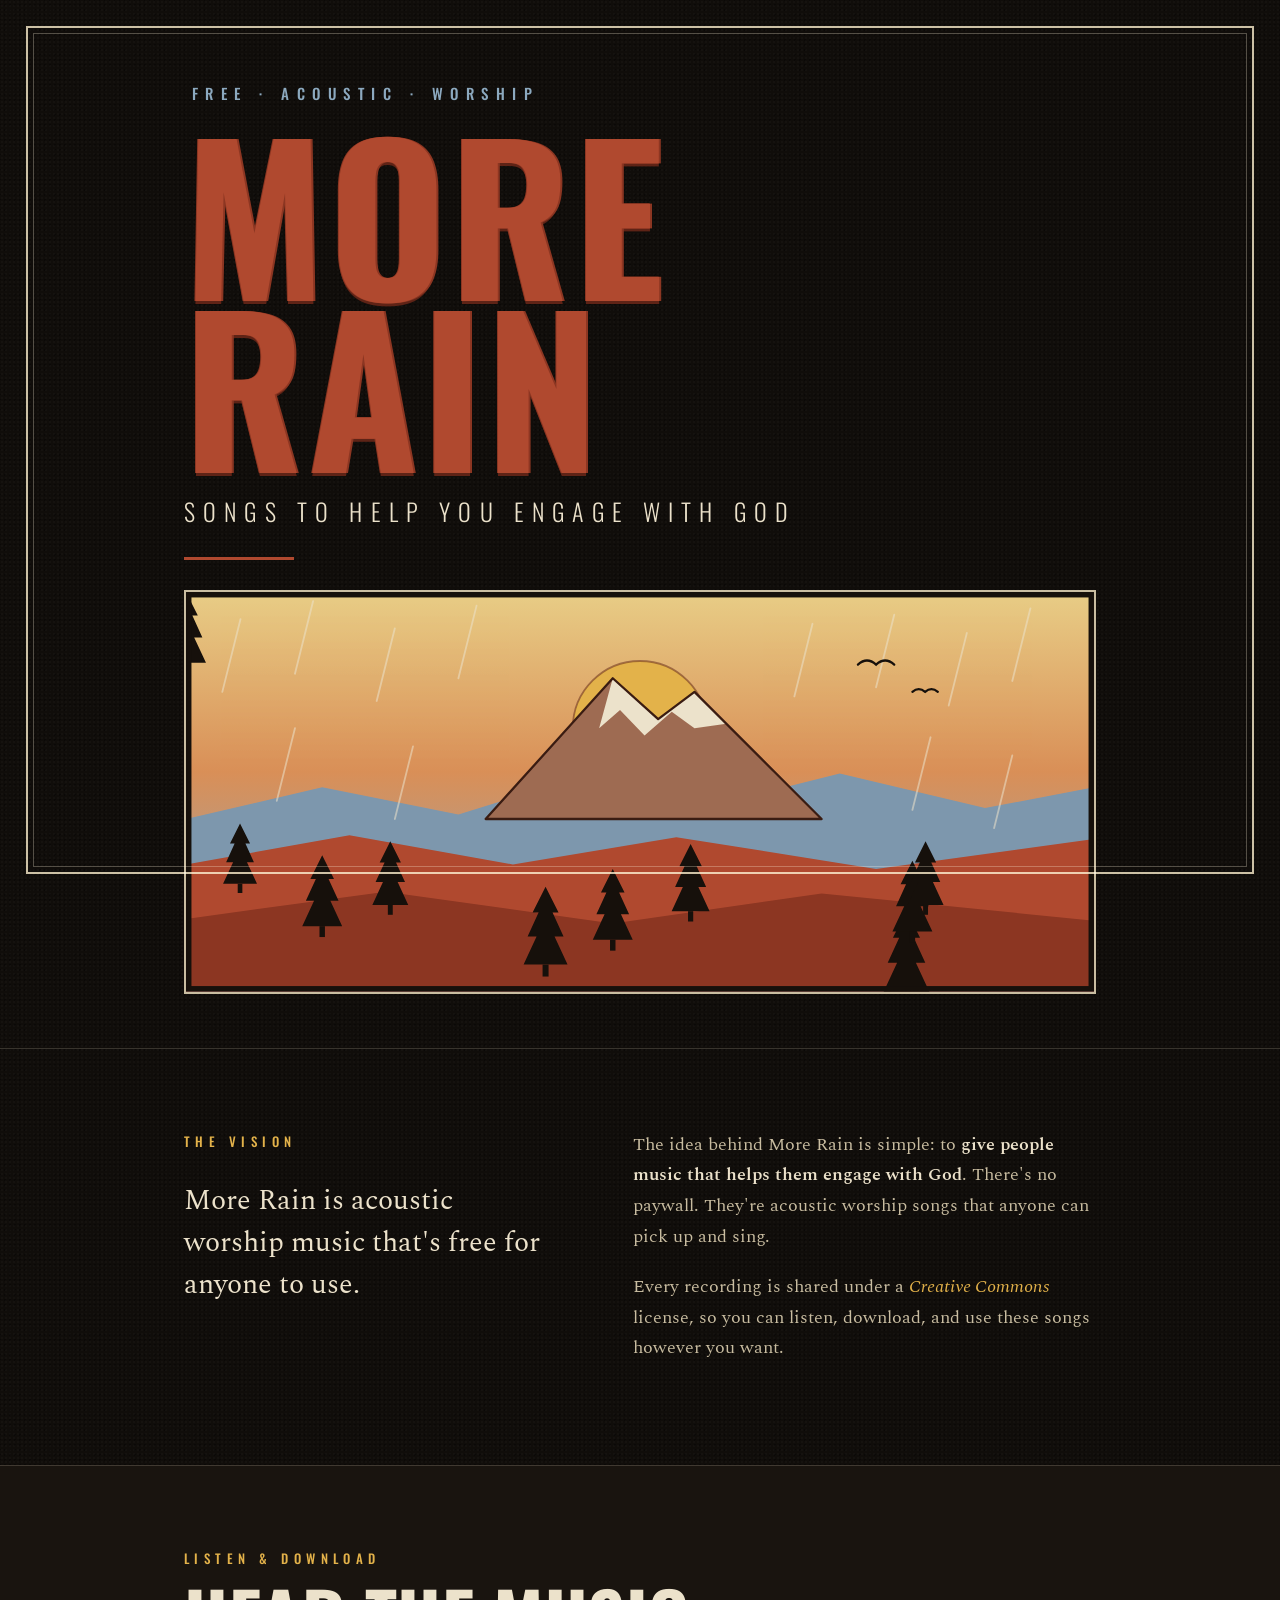
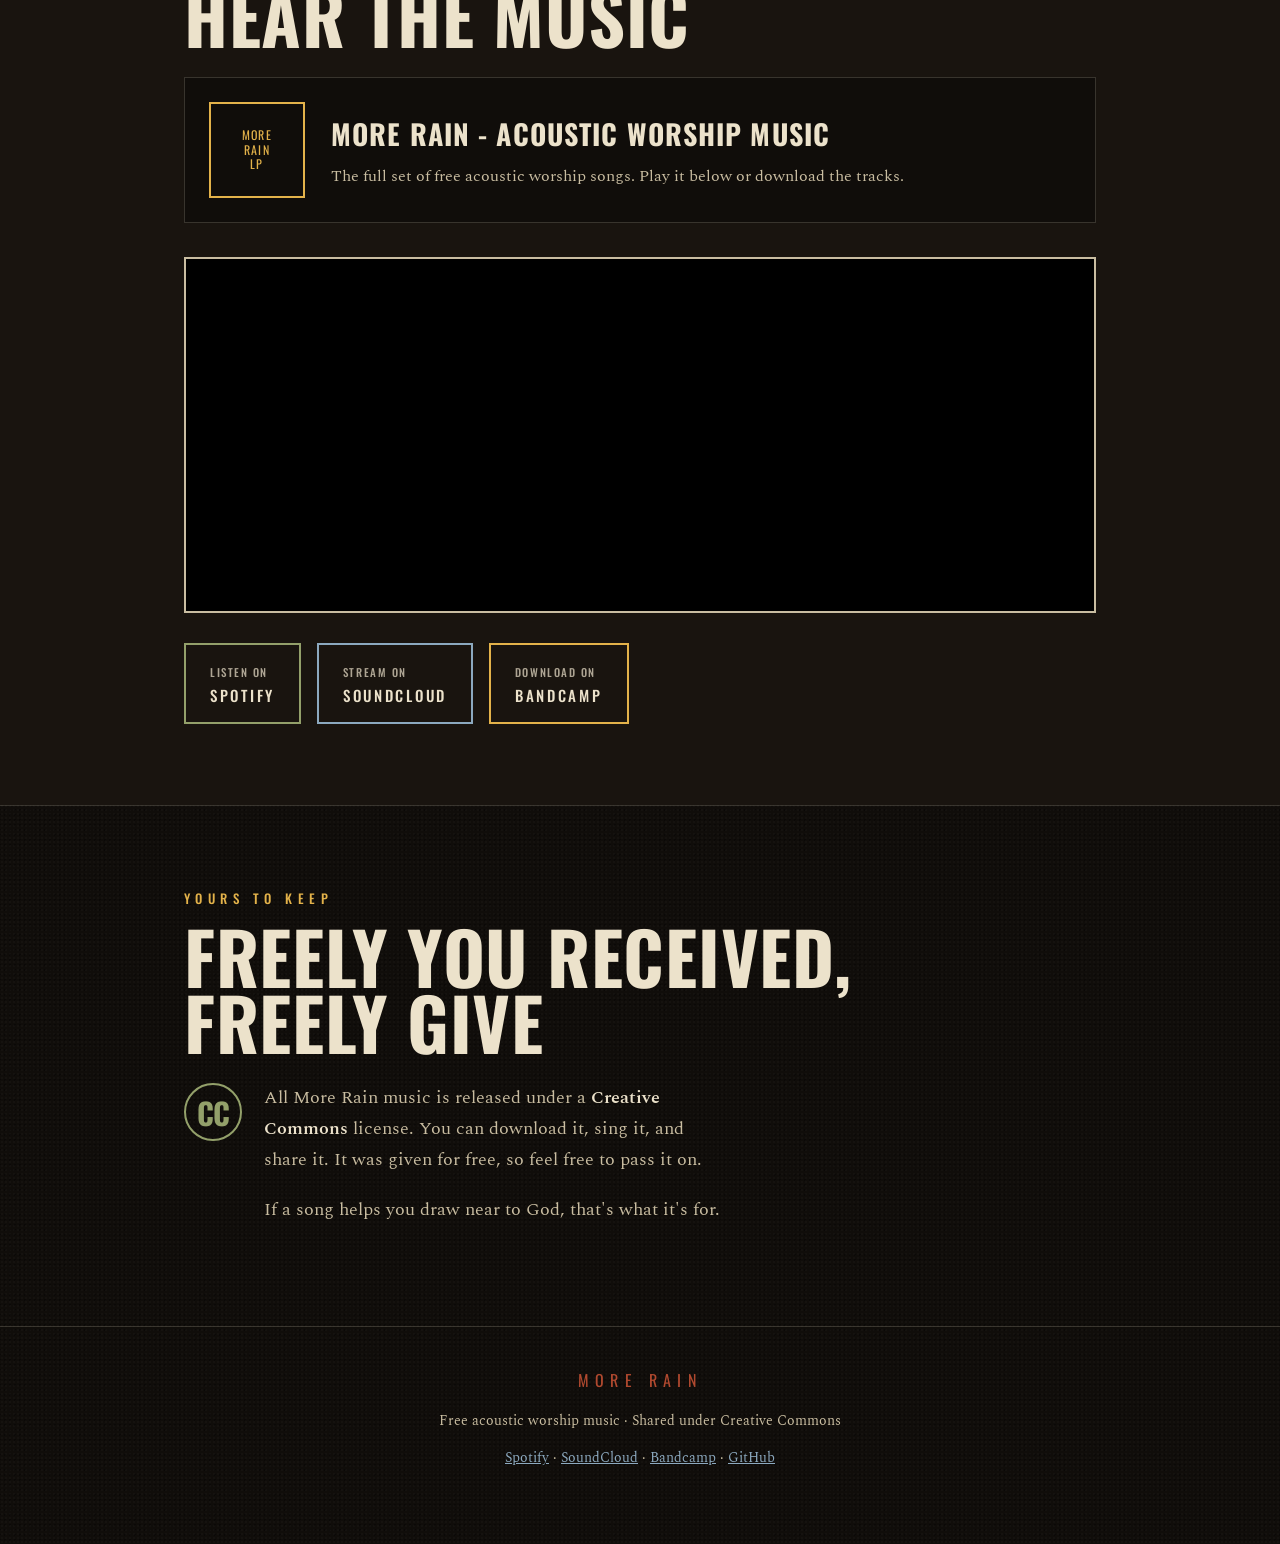
==== commit 1feea21d: "Swap player to Spotify, clean up copy - Embed the Spotify artist player; keep SoundCloud and Bandcam" ====
--- a/index.html
+++ b/index.html
@@ -5,13 +5,13 @@
     <meta http-equiv="X-UA-Compatible" content="IE=edge">
     <meta name="viewport" content="width=device-width, initial-scale=1">
 
-    <title>More Rain — Free Acoustic Worship Music</title>
+    <title>More Rain | Free Acoustic Worship Music</title>
     <meta name="description" content="More Rain is free acoustic worship music. The vision is to give music to people to help them engage with God. All music is shared under a Creative Commons license.">
     <meta name="theme-color" content="#100d0a">
 
     <!-- Open Graph -->
     <meta property="og:type" content="website">
-    <meta property="og:title" content="More Rain — Free Acoustic Worship Music">
+    <meta property="og:title" content="More Rain | Free Acoustic Worship Music">
     <meta property="og:description" content="Free acoustic worship music, given to help people engage with God. Shared under Creative Commons.">
     <meta property="og:url" content="https://www.morerain.com">
 
@@ -117,15 +117,11 @@
       <div class="wrap cols">
         <div class="reveal">
           <p class="eyebrow">The Vision</p>
-          <p class="lead">More Rain is free acoustic worship music — written simply, given freely.</p>
+          <p class="lead">More Rain is acoustic worship music that's free for anyone to use.</p>
         </div>
         <div class="prose reveal">
-          <p>The heart behind More Rain is plain: to <strong>give music to people to help them engage with God</strong> in some way. No paywall — just honest acoustic songs of worship that anyone can pick up, sing, and make their own.</p>
-          <p>Every recording is shared under a <em>Creative Commons</em> license, so you're free to listen, download, play, and use these songs in your gatherings and quiet places alike.</p>
-          <blockquote class="verse">
-            “Let it rain, let it rain, open the floodgates of heaven.”
-            <cite>— A prayer for more</cite>
-          </blockquote>
+          <p>The idea behind More Rain is simple: to <strong>give people music that helps them engage with God</strong>. There's no paywall. They're acoustic worship songs that anyone can pick up and sing.</p>
+          <p>Every recording is shared under a <em>Creative Commons</em> license, so you can listen, download, and use these songs however you want.</p>
         </div>
       </div>
     </section>
@@ -141,20 +137,24 @@
         <div class="release reveal">
           <div class="badge">More<br>Rain<br>LP</div>
           <div>
-            <h3>More Rain — Acoustic Worship Music</h3>
-            <p>The full collection of free acoustic worship songs. Stream it below, or download the tracks to keep.</p>
+            <h3>More Rain - Acoustic Worship Music</h3>
+            <p>The full set of free acoustic worship songs. Play it below or download the tracks.</p>
           </div>
         </div>
 
-        <!-- live SoundCloud player (loads real tracks in your browser) -->
+        <!-- live Spotify player (loads real tracks in your browser) -->
         <div class="player reveal">
-          <iframe height="340" scrolling="no" allow="autoplay" loading="lazy"
-            title="More Rain on SoundCloud"
-            src="https://w.soundcloud.com/player/?url=https%3A//soundcloud.com/morerain&color=%23b0492f&auto_play=false&hide_related=true&show_comments=false&show_user=true&show_reposts=false&show_teaser=false&visual=false">
+          <iframe height="352" allowfullscreen loading="lazy"
+            title="More Rain on Spotify"
+            allow="autoplay; clipboard-write; encrypted-media; fullscreen; picture-in-picture"
+            src="https://open.spotify.com/embed/artist/6fIAOtNh49o9ggr059aEEf?utm_source=generator">
           </iframe>
         </div>
 
         <div class="btn-row reveal">
+          <a class="btn btn--sage" href="https://open.spotify.com/artist/6fIAOtNh49o9ggr059aEEf" target="_blank" rel="noopener">
+            <span><small>Listen on</small><br>Spotify</span>
+          </a>
           <a class="btn btn--blue" href="https://soundcloud.com/morerain" target="_blank" rel="noopener">
             <span><small>Stream on</small><br>SoundCloud</span>
           </a>
@@ -175,8 +175,8 @@
         <div class="cc reveal">
           <div class="mark" aria-hidden="true">CC</div>
           <div class="prose">
-            <p>All More Rain music is released under a <strong>Creative Commons</strong> license. You're welcome to download it, sing it, play it in worship, and pass it on. The music was given to be given again.</p>
-            <p>If a song helps you draw near to God, then it's done its work.</p>
+            <p>All More Rain music is released under a <strong>Creative Commons</strong> license. You can download it, sing it, and share it. It was given for free, so feel free to pass it on.</p>
+            <p>If a song helps you draw near to God, that's what it's for.</p>
           </div>
         </div>
       </div>
@@ -188,6 +188,7 @@
         <p class="mark-title">More Rain</p>
         <p>Free acoustic worship music · Shared under Creative Commons</p>
         <p>
+          <a href="https://open.spotify.com/artist/6fIAOtNh49o9ggr059aEEf" target="_blank" rel="noopener">Spotify</a> ·
           <a href="https://soundcloud.com/morerain" target="_blank" rel="noopener">SoundCloud</a> ·
           <a href="https://morerain.bandcamp.com/album/more-rain-acoustic-worship-music" target="_blank" rel="noopener">Bandcamp</a> ·
           <a href="https://github.com/dsmithco/morerain.com" target="_blank" rel="noopener">GitHub</a>
--- a/stylesheets/morerain.css
+++ b/stylesheets/morerain.css
@@ -174,26 +174,6 @@
 .prose strong { color: var(--cream); font-weight: 600; }
 .prose em { color: var(--gold); font-style: italic; }
 
-.verse {
-  font-style: italic;
-  color: var(--blue);
-  border-left: 3px solid var(--rust);
-  padding-left: 22px;
-  margin: 30px 0 0;
-  font-size: clamp(18px, 2.2vw, 22px);
-  max-width: 44ch;
-}
-.verse cite {
-  display: block;
-  font-style: normal;
-  font-family: var(--display);
-  text-transform: uppercase;
-  letter-spacing: 0.28em;
-  font-size: 12px;
-  color: var(--cream-dim);
-  margin-top: 12px;
-}
-
 /* two-column grid for vision */
 .cols {
   display: grid;
@@ -243,6 +223,8 @@
 .btn--gold:hover { background: var(--gold); }
 .btn--blue { border-color: var(--blue); }
 .btn--blue:hover { background: var(--blue); }
+.btn--sage { border-color: var(--sage); }
+.btn--sage:hover { background: var(--sage); }
 .btn small { font-size: 11px; opacity: 0.7; letter-spacing: 0.14em; }
 
 /* release card */
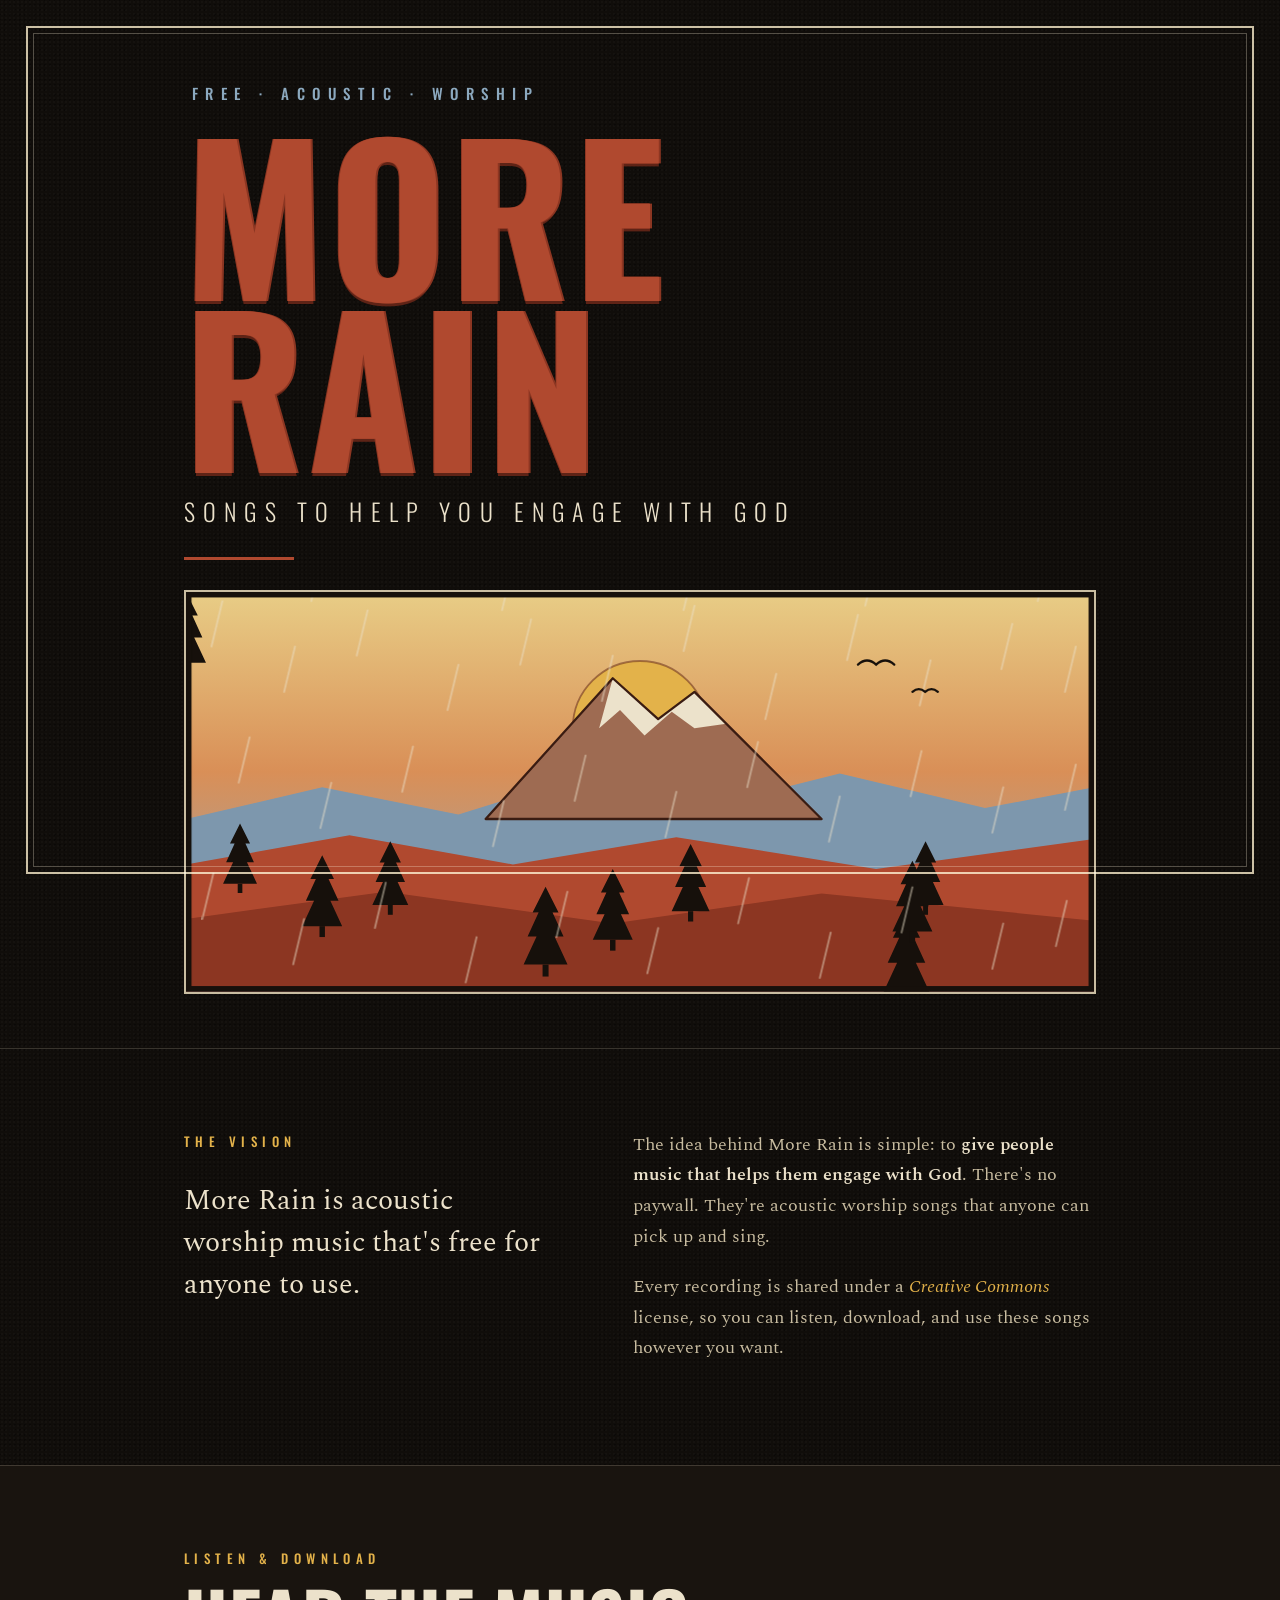
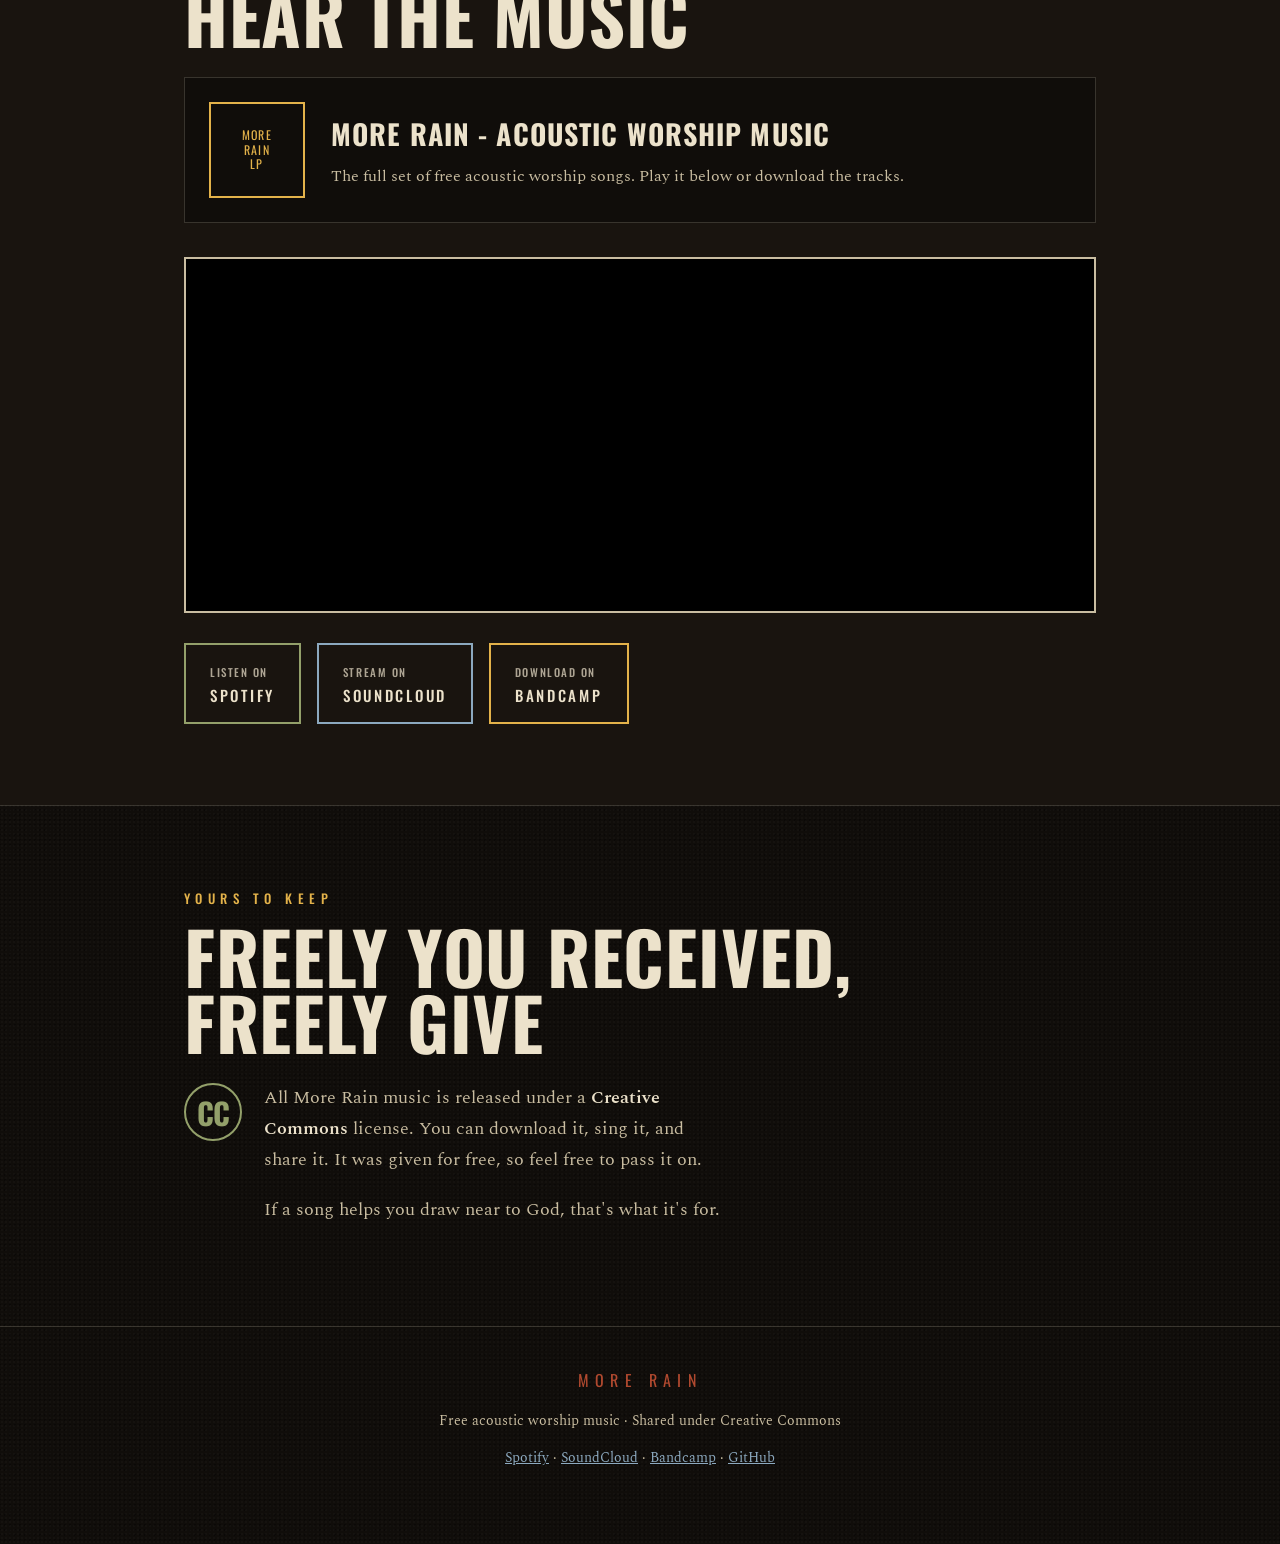
==== commit d5a1297c: "Animate the hero scene Add subtle, looping motion to the woodblock landscape: seamless falling rain " ====
--- a/index.html
+++ b/index.html
@@ -44,14 +44,36 @@
               <stop offset="1"   stop-color="#8ca9bf"/>
             </linearGradient>
             <clipPath id="box"><rect x="0" y="0" width="1000" height="440"/></clipPath>
+
+            <!-- one seamless tile of rain (550 user-units tall, repeated and scrolled) -->
+            <g id="raintile" stroke="#ece2cb" stroke-width="2" opacity="0.5" stroke-linecap="round">
+              <path d="M40 10 l-12 50"/>  <path d="M120 60 l-12 50"/>  <path d="M200 20 l-12 50"/>
+              <path d="M300 80 l-12 50"/> <path d="M380 30 l-12 50"/>  <path d="M470 70 l-12 50"/>
+              <path d="M560 15 l-12 50"/> <path d="M650 90 l-12 50"/>  <path d="M740 25 l-12 50"/>
+              <path d="M820 75 l-12 50"/> <path d="M910 35 l-12 50"/>  <path d="M980 60 l-12 50"/>
+              <path d="M70 160 l-12 50"/> <path d="M160 210 l-12 50"/> <path d="M250 170 l-12 50"/>
+              <path d="M350 230 l-12 50"/><path d="M440 180 l-12 50"/> <path d="M540 220 l-12 50"/>
+              <path d="M630 165 l-12 50"/><path d="M720 225 l-12 50"/> <path d="M810 175 l-12 50"/>
+              <path d="M900 215 l-12 50"/><path d="M980 190 l-12 50"/>
+              <path d="M30 310 l-12 50"/> <path d="M130 360 l-12 50"/> <path d="M220 320 l-12 50"/>
+              <path d="M320 380 l-12 50"/><path d="M420 330 l-12 50"/> <path d="M520 370 l-12 50"/>
+              <path d="M620 315 l-12 50"/><path d="M710 375 l-12 50"/> <path d="M800 325 l-12 50"/>
+              <path d="M900 365 l-12 50"/><path d="M970 340 l-12 50"/>
+              <path d="M60 460 l-12 50"/> <path d="M150 510 l-12 50"/> <path d="M250 470 l-12 50"/>
+              <path d="M360 520 l-12 50"/><path d="M460 480 l-12 50"/> <path d="M560 520 l-12 50"/>
+              <path d="M660 470 l-12 50"/><path d="M760 515 l-12 50"/> <path d="M860 475 l-12 50"/>
+              <path d="M950 510 l-12 50"/>
+            </g>
           </defs>
 
           <g clip-path="url(#box)">
             <rect width="1000" height="440" fill="url(#sky)"/>
 
             <!-- sun -->
-            <circle cx="500" cy="150" r="74" fill="#e3b24a"/>
-            <circle cx="500" cy="150" r="74" fill="none" stroke="#5e2316" stroke-width="2" opacity="0.5"/>
+            <g class="sun">
+              <circle cx="500" cy="150" r="74" fill="#e3b24a"/>
+              <circle cx="500" cy="150" r="74" fill="none" stroke="#5e2316" stroke-width="2" opacity="0.5"/>
+            </g>
 
             <!-- far ridge -->
             <path d="M0 250 L150 215 L300 245 L430 205 L560 240 L720 200 L880 238 L1000 215 L1000 440 L0 440 Z"
@@ -89,18 +111,14 @@
               <use href="#pine" x="980" y="300" transform="scale(1.05)"/>
             </g>
 
-            <!-- rain -->
-            <g stroke="#ece2cb" stroke-width="2" opacity="0.55" stroke-linecap="round">
-              <path d="M60 30 L40 110"/>   <path d="M140 10 L120 90"/>
-              <path d="M230 40 L210 120"/> <path d="M320 15 L300 95"/>
-              <path d="M780 25 L760 105"/> <path d="M860 45 L840 125"/>
-              <path d="M930 18 L910 98"/>  <path d="M690 35 L670 115"/>
-              <path d="M120 150 L100 230"/><path d="M250 170 L230 250"/>
-              <path d="M820 160 L800 240"/><path d="M910 180 L890 260"/>
+            <!-- animated rain: two stacked copies of the tile, scrolled downward -->
+            <g class="rain">
+              <use href="#raintile" y="-550"/>
+              <use href="#raintile"/>
             </g>
 
             <!-- birds -->
-            <g stroke="#16100b" stroke-width="2.5" fill="none" stroke-linecap="round">
+            <g class="birds" stroke="#16100b" stroke-width="2.5" fill="none" stroke-linecap="round">
               <path d="M740 80 q10 -9 20 0 q10 -9 20 0"/>
               <path d="M800 110 q7 -6 14 0 q7 -6 14 0"/>
             </g>
--- a/stylesheets/morerain.css
+++ b/stylesheets/morerain.css
@@ -129,6 +129,29 @@
   background: #1c1712;
 }
 
+/* ---- scene animation ---- */
+/* rain: scroll the two stacked tiles down by exactly one tile height (550) */
+.scene .rain { animation: mr-rainfall 1.3s linear infinite; will-change: transform; }
+@keyframes mr-rainfall {
+  from { transform: translateY(0); }
+  to   { transform: translateY(550px); }
+}
+/* birds: gentle drifting bob */
+.scene .birds { animation: mr-bob 5s ease-in-out infinite; }
+@keyframes mr-bob {
+  0%, 100% { transform: translateY(0); }
+  50%      { transform: translateY(-7px); }
+}
+/* sun: soft breathing glow */
+.scene .sun { transform-box: fill-box; transform-origin: center; animation: mr-glow 7s ease-in-out infinite; }
+@keyframes mr-glow {
+  0%, 100% { opacity: 0.9;  transform: scale(1); }
+  50%      { opacity: 1;    transform: scale(1.035); }
+}
+@media (prefers-reduced-motion: reduce) {
+  .scene .rain, .scene .birds, .scene .sun { animation: none; }
+}
+
 /* ============================ SECTIONS ==================== */
 section { position: relative; }
 
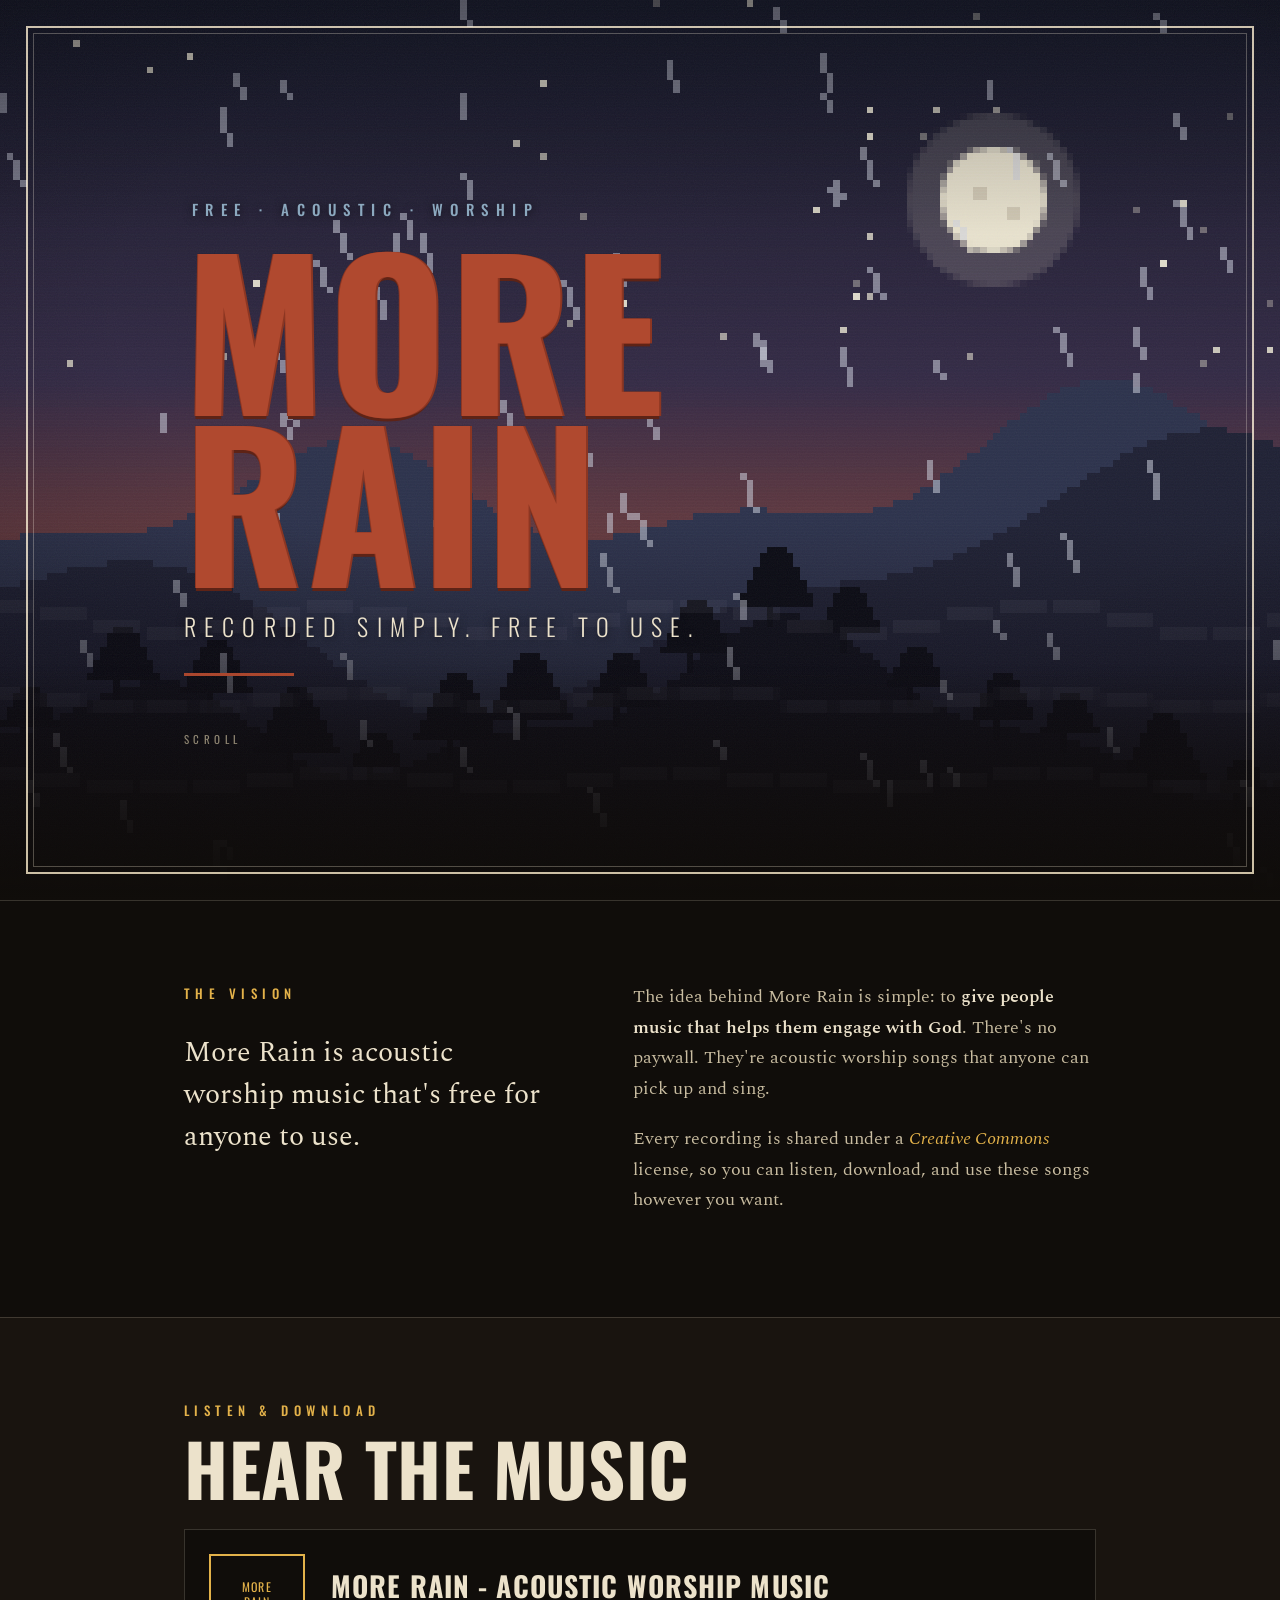
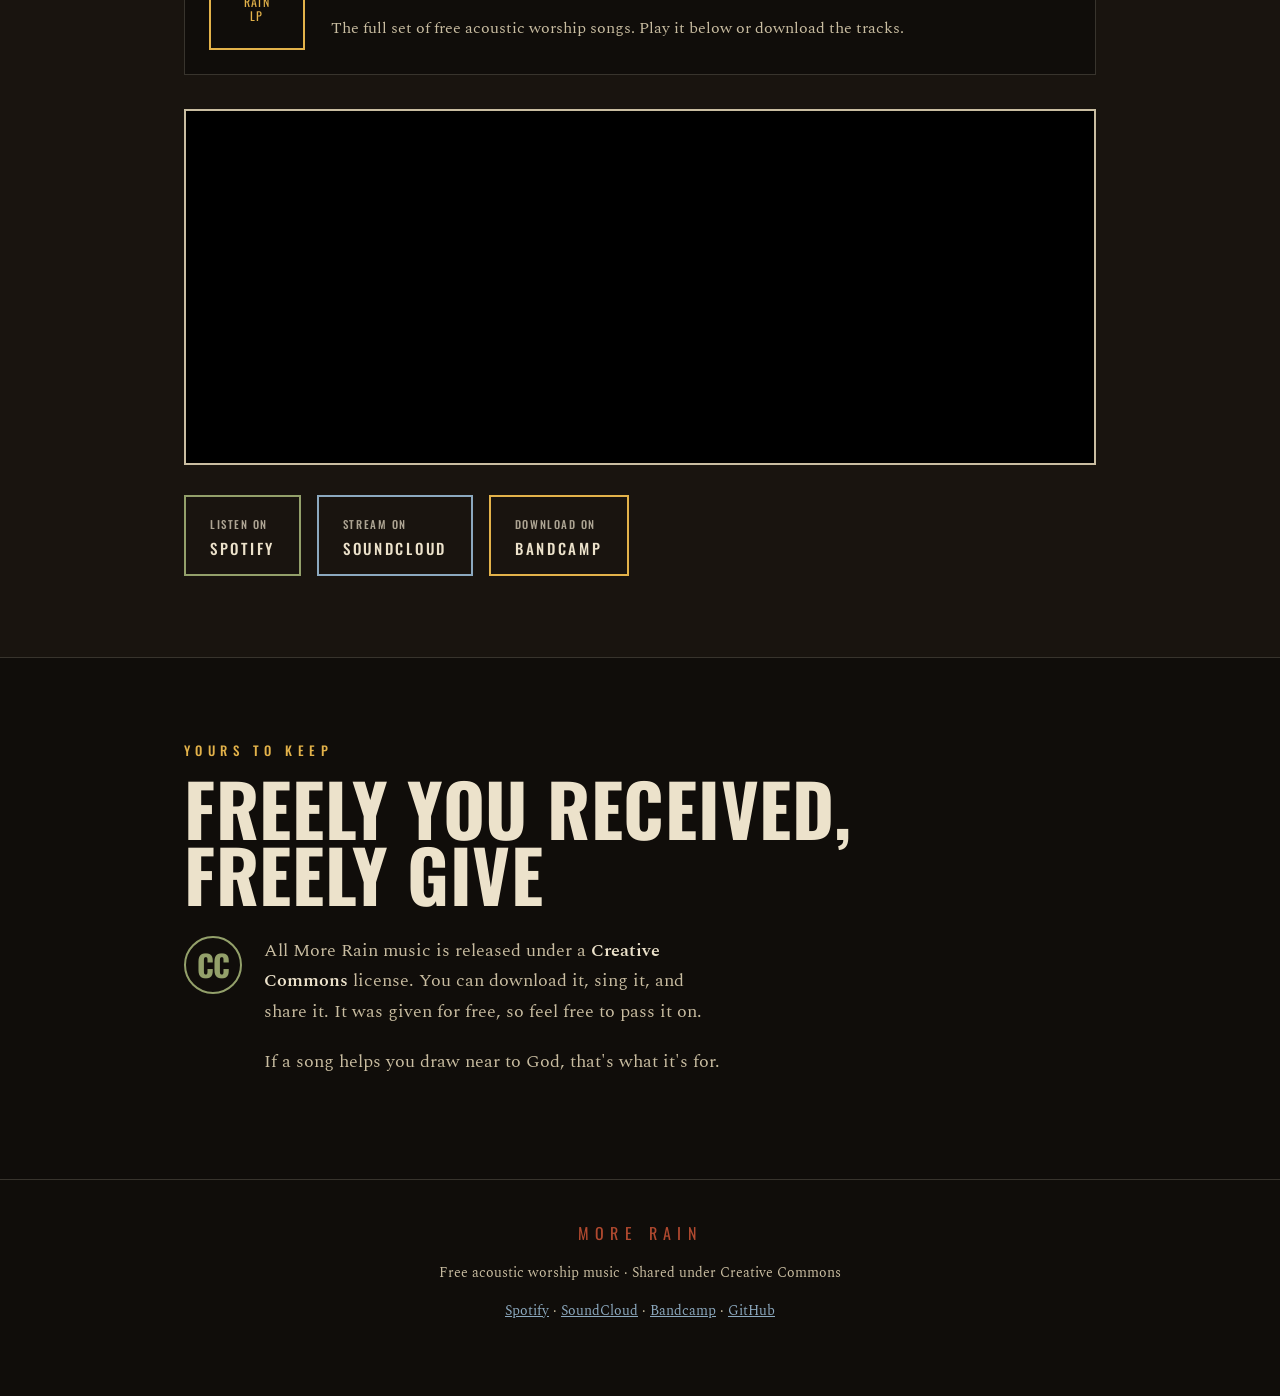
==== commit 3cb2e782: "Replace hero illustration with cinematic pixel-art background Swap the inline SVG scene for a full-v" ====
--- a/index.html
+++ b/index.html
@@ -24,109 +24,25 @@
   </head>
 
   <body>
+    <!-- cinematic pixel-art background -->
+    <div class="cine" aria-hidden="true">
+      <canvas id="pixelbg" width="240" height="135"></canvas>
+      <div class="cine__grade"></div>
+      <div class="cine__scan"></div>
+      <div class="cine__vignette"></div>
+      <div class="cine__grain"></div>
+    </div>
+
     <div class="frame" aria-hidden="true"></div>
 
     <!-- ============================ HERO ===================== -->
-    <header class="hero">
+    <header class="hero hero--cine">
       <div class="wrap">
         <p class="kicker">Free&nbsp;·&nbsp;Acoustic&nbsp;·&nbsp;Worship</p>
         <h1 class="title">More<span class="line2">Rain</span></h1>
-        <p class="subtitle">Songs to help you engage with God</p>
+        <p class="subtitle">Recorded simply. Free to use.</p>
         <hr class="rule">
-
-        <!-- hand-pressed woodblock scene -->
-        <svg class="scene" viewBox="0 0 1000 440" role="img"
-             aria-label="A woodblock-style landscape of rain falling over a snow-capped mountain and pine forest at dusk.">
-          <defs>
-            <linearGradient id="sky" x1="0" y1="0" x2="0" y2="1">
-              <stop offset="0"   stop-color="#e8cd86"/>
-              <stop offset="0.45" stop-color="#d98f57"/>
-              <stop offset="1"   stop-color="#8ca9bf"/>
-            </linearGradient>
-            <clipPath id="box"><rect x="0" y="0" width="1000" height="440"/></clipPath>
-
-            <!-- one seamless tile of rain (550 user-units tall, repeated and scrolled) -->
-            <g id="raintile" stroke="#ece2cb" stroke-width="2" opacity="0.5" stroke-linecap="round">
-              <path d="M40 10 l-12 50"/>  <path d="M120 60 l-12 50"/>  <path d="M200 20 l-12 50"/>
-              <path d="M300 80 l-12 50"/> <path d="M380 30 l-12 50"/>  <path d="M470 70 l-12 50"/>
-              <path d="M560 15 l-12 50"/> <path d="M650 90 l-12 50"/>  <path d="M740 25 l-12 50"/>
-              <path d="M820 75 l-12 50"/> <path d="M910 35 l-12 50"/>  <path d="M980 60 l-12 50"/>
-              <path d="M70 160 l-12 50"/> <path d="M160 210 l-12 50"/> <path d="M250 170 l-12 50"/>
-              <path d="M350 230 l-12 50"/><path d="M440 180 l-12 50"/> <path d="M540 220 l-12 50"/>
-              <path d="M630 165 l-12 50"/><path d="M720 225 l-12 50"/> <path d="M810 175 l-12 50"/>
-              <path d="M900 215 l-12 50"/><path d="M980 190 l-12 50"/>
-              <path d="M30 310 l-12 50"/> <path d="M130 360 l-12 50"/> <path d="M220 320 l-12 50"/>
-              <path d="M320 380 l-12 50"/><path d="M420 330 l-12 50"/> <path d="M520 370 l-12 50"/>
-              <path d="M620 315 l-12 50"/><path d="M710 375 l-12 50"/> <path d="M800 325 l-12 50"/>
-              <path d="M900 365 l-12 50"/><path d="M970 340 l-12 50"/>
-              <path d="M60 460 l-12 50"/> <path d="M150 510 l-12 50"/> <path d="M250 470 l-12 50"/>
-              <path d="M360 520 l-12 50"/><path d="M460 480 l-12 50"/> <path d="M560 520 l-12 50"/>
-              <path d="M660 470 l-12 50"/><path d="M760 515 l-12 50"/> <path d="M860 475 l-12 50"/>
-              <path d="M950 510 l-12 50"/>
-            </g>
-          </defs>
-
-          <g clip-path="url(#box)">
-            <rect width="1000" height="440" fill="url(#sky)"/>
-
-            <!-- sun -->
-            <g class="sun">
-              <circle cx="500" cy="150" r="74" fill="#e3b24a"/>
-              <circle cx="500" cy="150" r="74" fill="none" stroke="#5e2316" stroke-width="2" opacity="0.5"/>
-            </g>
-
-            <!-- far ridge -->
-            <path d="M0 250 L150 215 L300 245 L430 205 L560 240 L720 200 L880 238 L1000 215 L1000 440 L0 440 Z"
-                  fill="#7d97ad"/>
-
-            <!-- snow-capped peak (Shasta) -->
-            <path d="M330 250 L470 95 L520 140 L560 110 L700 250 Z" fill="#9e6b52"/>
-            <path d="M470 95 L520 140 L560 110 L595 145 L560 150 L535 132 L505 158 L478 130 L455 150 Z"
-                  fill="#ece2cb"/>
-            <path d="M330 250 L470 95 L520 140 L560 110 L700 250 Z"
-                  fill="none" stroke="#3a1c12" stroke-width="2.5" stroke-linejoin="round"/>
-
-            <!-- mid hill, rust -->
-            <path d="M0 300 L180 268 L360 300 L540 270 L760 305 L1000 272 L1000 440 L0 440 Z"
-                  fill="#b0492f"/>
-            <!-- foreground hill, deep rust -->
-            <path d="M0 360 L220 330 L470 365 L700 332 L1000 362 L1000 440 L0 440 Z"
-                  fill="#8c3622"/>
-
-            <!-- pine forest silhouettes -->
-            <g fill="#16100b">
-              <g id="pine">
-                <path d="M0 0 L13 26 L7 26 L18 50 L9 50 L22 78 L-22 78 L-9 50 L-18 50 L-7 26 L-13 26 Z"/>
-                <rect x="-3" y="78" width="6" height="12"/>
-              </g>
-              <use href="#pine" x="70"  y="300" transform="scale(0.85)"/>
-              <use href="#pine" x="150" y="290"/>
-              <use href="#pine" x="250" y="305" transform="scale(0.9)"/>
-              <use href="#pine" x="360" y="295" transform="scale(1.1)"/>
-              <use href="#pine" x="470" y="305"/>
-              <use href="#pine" x="585" y="292" transform="scale(0.95)"/>
-              <use href="#pine" x="690" y="305" transform="scale(1.15)"/>
-              <use href="#pine" x="800" y="296"/>
-              <use href="#pine" x="905" y="305" transform="scale(0.9)"/>
-              <use href="#pine" x="980" y="300" transform="scale(1.05)"/>
-            </g>
-
-            <!-- animated rain: two stacked copies of the tile, scrolled downward -->
-            <g class="rain">
-              <use href="#raintile" y="-550"/>
-              <use href="#raintile"/>
-            </g>
-
-            <!-- birds -->
-            <g class="birds" stroke="#16100b" stroke-width="2.5" fill="none" stroke-linecap="round">
-              <path d="M740 80 q10 -9 20 0 q10 -9 20 0"/>
-              <path d="M800 110 q7 -6 14 0 q7 -6 14 0"/>
-            </g>
-
-            <!-- inked border -->
-            <rect x="3" y="3" width="994" height="434" fill="none" stroke="#16100b" stroke-width="6"/>
-          </g>
-        </svg>
+        <p class="scroll-cue">Scroll</p>
       </div>
     </header>
 
@@ -214,6 +130,7 @@
       </div>
     </footer>
 
+    <script src="javascripts/pixel-bg.js"></script>
     <script>
       // gentle reveal-on-scroll
       (function () {
--- a/stylesheets/morerain.css
+++ b/stylesheets/morerain.css
@@ -119,37 +119,102 @@
   margin: 26px 0;
 }
 
-/* hand-drawn linocut scene under the title */
-.scene {
-  display: block;
+/* full-viewport cinematic hero over the pixel background */
+.hero--cine {
+  min-height: 100vh;
+  min-height: 100svh;
+  display: flex;
+  align-items: center;
+  background: transparent;
+  padding-top: clamp(64px, 13vh, 150px);
+  padding-bottom: clamp(40px, 8vh, 90px);
+}
+.hero--cine .wrap { width: 100%; }
+.hero--cine .kicker,
+.hero--cine .subtitle { text-shadow: 0 1px 8px rgba(0,0,0,0.6); }
+.hero--cine::after {            /* fade into the first section */
+  content: "";
+  position: absolute;
+  left: 0; right: 0; bottom: 0;
+  height: 26%;
+  background: linear-gradient(180deg, rgba(16,13,10,0) 0%, var(--ink) 100%);
+  pointer-events: none;
+}
+
+.scroll-cue {
+  font-family: var(--display);
+  text-transform: uppercase;
+  letter-spacing: 0.4em;
+  font-size: 11px;
+  color: var(--cream-dim);
+  margin: clamp(28px, 6vh, 56px) 0 0;
+  animation: mr-cue 2.4s ease-in-out infinite;
+}
+@keyframes mr-cue {
+  0%, 100% { transform: translateY(0);   opacity: 0.45; }
+  50%      { transform: translateY(5px); opacity: 1; }
+}
+
+/* ============================ CINEMATIC BACKGROUND ======== */
+.cine {
+  position: fixed;
+  inset: 0;
+  z-index: -1;
+  overflow: hidden;
+  background: #0c0a12;
+}
+#pixelbg {
+  position: absolute;
+  inset: 0;
   width: 100%;
-  height: auto;
-  margin: 30px 0 0;
-  border: 2px solid var(--cream-dim);
-  background: #1c1712;
-}
-
-/* ---- scene animation ---- */
-/* rain: scroll the two stacked tiles down by exactly one tile height (550) */
-.scene .rain { animation: mr-rainfall 1.3s linear infinite; will-change: transform; }
-@keyframes mr-rainfall {
-  from { transform: translateY(0); }
-  to   { transform: translateY(550px); }
-}
-/* birds: gentle drifting bob */
-.scene .birds { animation: mr-bob 5s ease-in-out infinite; }
-@keyframes mr-bob {
-  0%, 100% { transform: translateY(0); }
-  50%      { transform: translateY(-7px); }
-}
-/* sun: soft breathing glow */
-.scene .sun { transform-box: fill-box; transform-origin: center; animation: mr-glow 7s ease-in-out infinite; }
-@keyframes mr-glow {
-  0%, 100% { opacity: 0.9;  transform: scale(1); }
-  50%      { opacity: 1;    transform: scale(1.035); }
-}
+  height: 100%;
+  object-fit: cover;
+  image-rendering: pixelated;
+  image-rendering: crisp-edges;
+  transform-origin: 58% 42%;
+  animation: mr-kenburns 48s ease-in-out infinite alternate;
+}
+@keyframes mr-kenburns {
+  from { transform: scale(1.05) translate(0, 0); }
+  to   { transform: scale(1.20) translate(-2%, -1.5%); }
+}
+
+/* color grade + readability wash */
+.cine__grade {
+  position: absolute; inset: 0; pointer-events: none;
+  background:
+    radial-gradient(120% 85% at 60% 34%, rgba(0,0,0,0) 42%, rgba(8,6,14,0.55) 100%),
+    linear-gradient(180deg, rgba(10,8,16,0.35) 0%, rgba(10,8,16,0) 26%,
+                              rgba(10,8,16,0) 58%, rgba(12,9,16,0.9) 100%);
+}
+/* faint scanlines */
+.cine__scan {
+  position: absolute; inset: 0; pointer-events: none;
+  opacity: 0.16; mix-blend-mode: overlay;
+  background: repeating-linear-gradient(180deg,
+    rgba(255,255,255,0.07) 0 1px, rgba(0,0,0,0.12) 1px 3px);
+}
+/* vignette */
+.cine__vignette {
+  position: absolute; inset: 0; pointer-events: none;
+  background: radial-gradient(135% 105% at 50% 48%, rgba(0,0,0,0) 55%, rgba(0,0,0,0.6) 100%);
+}
+/* drifting film grain */
+.cine__grain {
+  position: absolute; inset: -50%; pointer-events: none;
+  opacity: 0.06;
+  background-image: url("data:image/svg+xml,%3Csvg xmlns='http://www.w3.org/2000/svg' width='120' height='120'%3E%3Cfilter id='n'%3E%3CfeTurbulence type='fractalNoise' baseFrequency='0.9' numOctaves='2' stitchTiles='stitch'/%3E%3C/filter%3E%3Crect width='120' height='120' filter='url(%23n)'/%3E%3C/svg%3E");
+  animation: mr-grain 0.55s steps(3) infinite;
+}
+@keyframes mr-grain {
+  0%   { transform: translate(0, 0); }
+  33%  { transform: translate(-6px, 4px); }
+  66%  { transform: translate(5px, -5px); }
+  100% { transform: translate(-3px, -2px); }
+}
+
 @media (prefers-reduced-motion: reduce) {
-  .scene .rain, .scene .birds, .scene .sun { animation: none; }
+  #pixelbg, .cine__grain, .scroll-cue { animation: none; }
 }
 
 /* ============================ SECTIONS ==================== */
@@ -158,6 +223,8 @@
 .band {
   padding: clamp(46px, 9vh, 96px) 0;
   border-top: 1px solid var(--line);
+  background: var(--ink);          /* opaque, so it covers the fixed bg on scroll */
+  position: relative;
 }
 .band--alt { background: var(--ink-2); }
 
@@ -312,6 +379,8 @@
   text-align: center;
   color: var(--cream-dim);
   font-size: 14px;
+  background: var(--ink);
+  position: relative;
 }
 footer .mark-title {
   font-family: var(--display);
